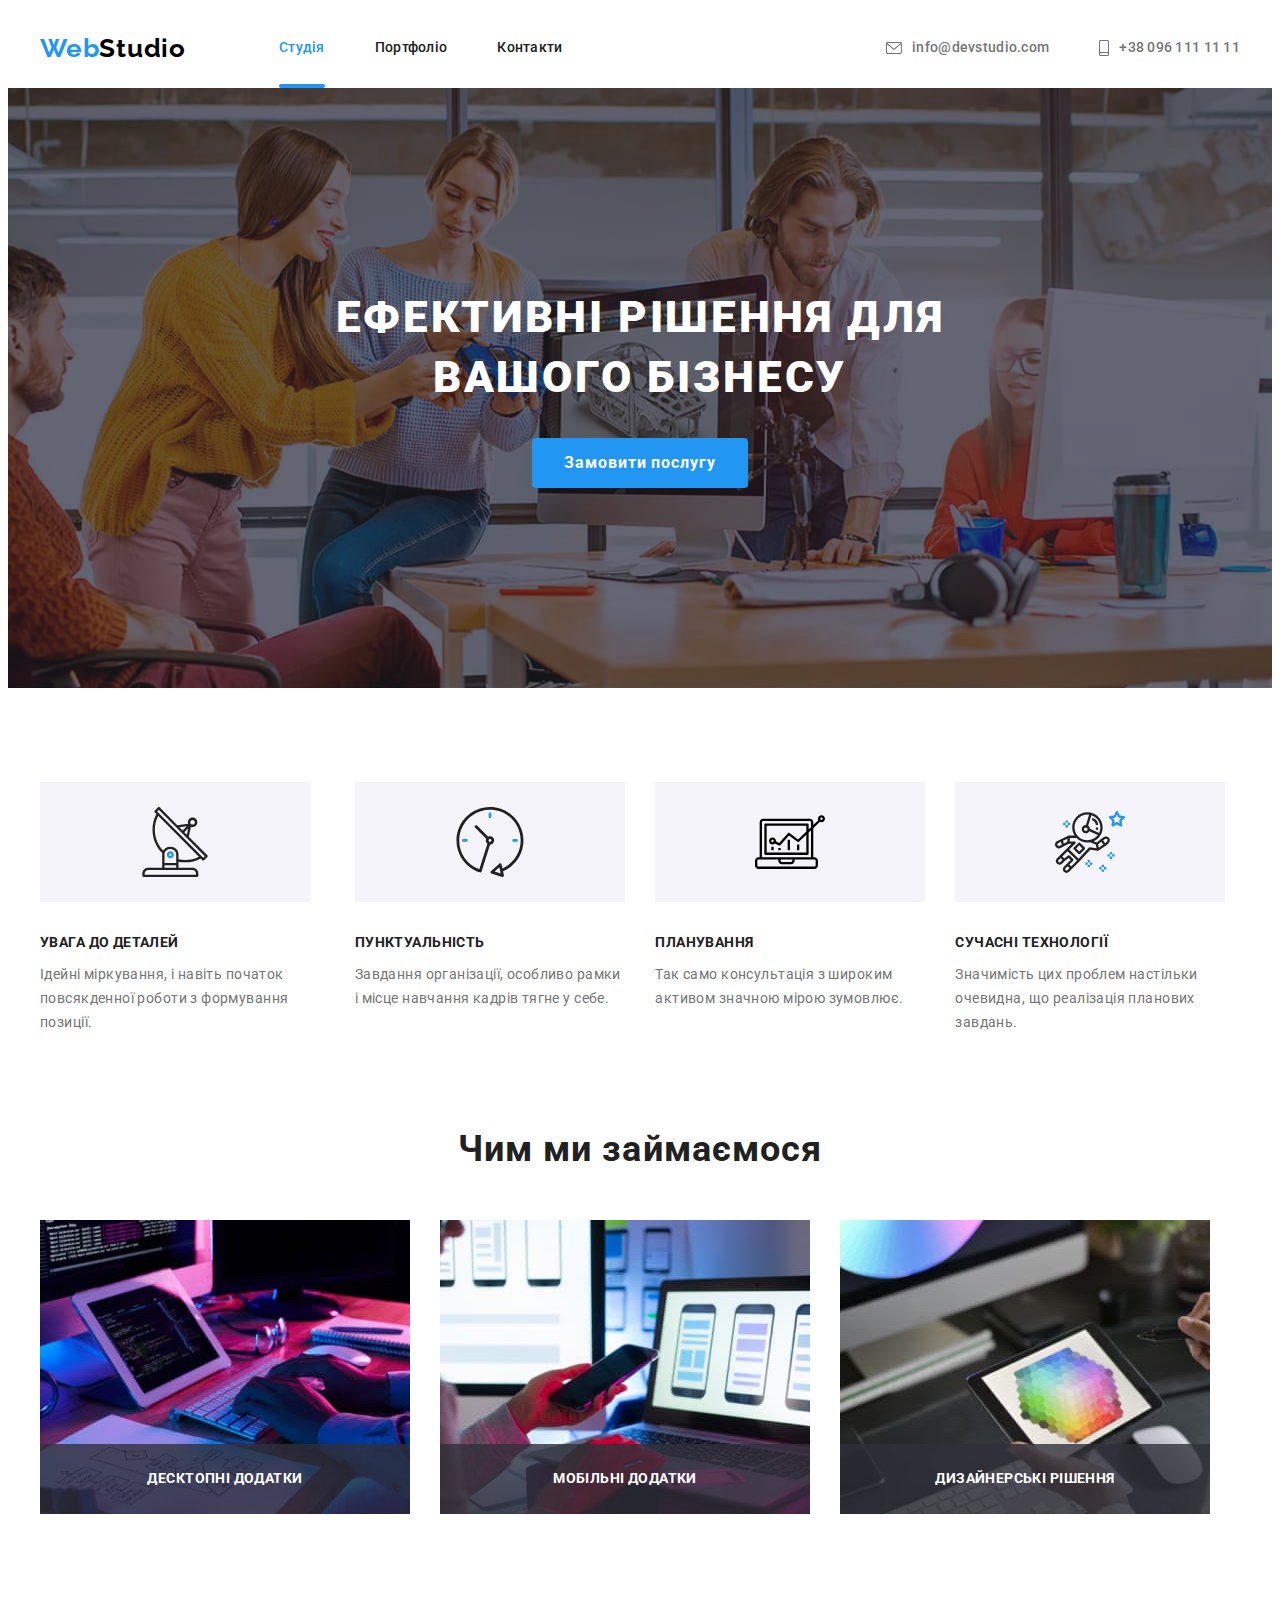
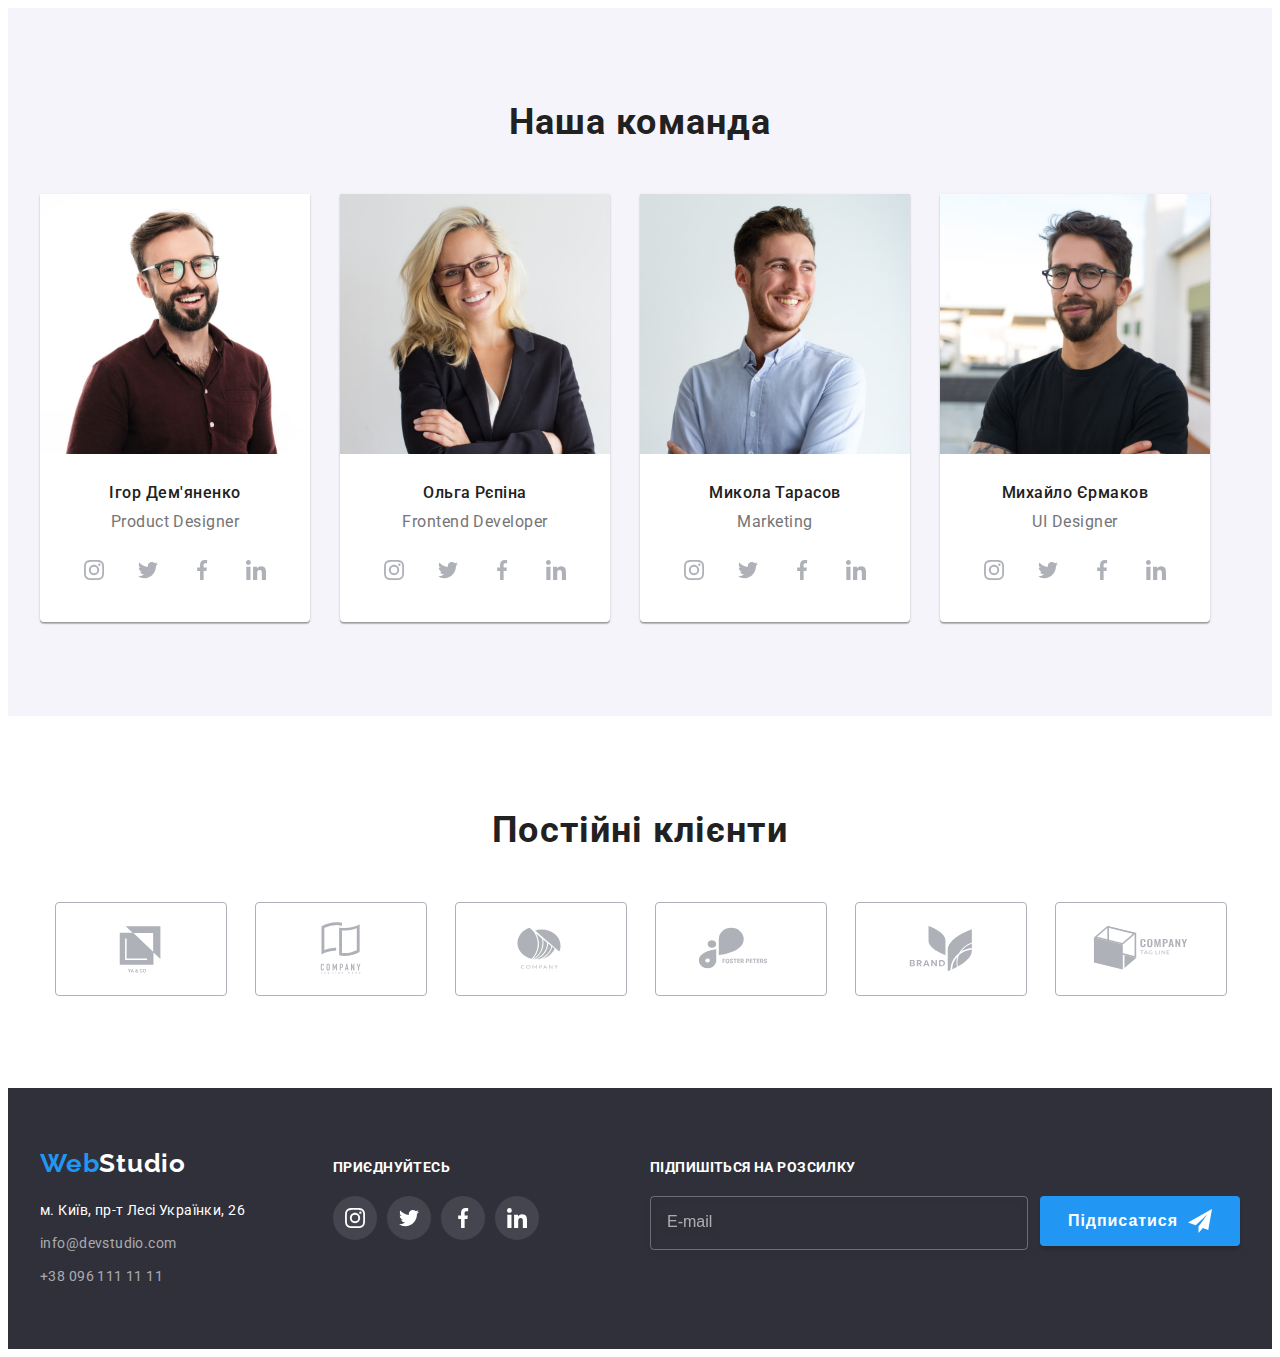
==== index.html @ d059f456 "test" ====
<!DOCTYPE html>
<html lang="uk">
  <head>
    <meta charset="UTF-8" />
    <meta http-equiv="X-UA-Compatible" content="IE=edge" />
    <meta name="viewport" content="width=device-width, initial-scale=1.0" />
    <title>Web Studio</title>
    <link rel="preconnect" href="https://fonts.googleapis.com" />
    <link rel="preconnect" href="https://fonts.gstatic.com" crossorigin />
    <link
      href="https://fonts.googleapis.com/css2?family=Raleway:wght@700&family=Roboto:wght@400;500;700;900&display=swap"
      rel="stylesheet"
    />
    <link
      rel="stylesheet"
      href="https://cdnjs.cloudflare.com/ajax/libs/modern-normalize/1.1.0/modern-normalize.min.css"
      integrity="sha512-wpPYUAdjBVSE4KJnH1VR1HeZfpl1ub8YT/NKx4PuQ5NmX2tKuGu6U/JRp5y+Y8XG2tV+wKQpNHVUX03MfMFn9Q=="
      crossorigin="anonymous"
      referrerpolicy="no-referrer"
    />
    <link
      rel="stylesheet"
      href="https://cdnjs.cloudflare.com/ajax/libs/animate.css/4.1.1/animate.min.css"
    />
    <link href="https://unpkg.com/aos@2.3.1/dist/aos.css" rel="stylesheet" />
    <link rel="stylesheet" href="./css/style.css" />
  </head>
  <body>
    <!--шапка сайту -->
    <header class="top">
      <div class="container">
        <a class="top-logo" href="#" lang="en"
          ><span class="logo-color">Web</span>Studio</a
        >
        <nav class="navigation">
          <ul class="nav-site list">
            <li class="navigation-item">
              <a class="link current" href="./index.html">Студія</a>
            </li>
            <li class="navigation-item">
              <a class="link" href="./portfolio.html">Портфоліо</a>
            </li>
            <li class="navigation-item">
              <a class="link" href="#">Контакти</a>
            </li>
          </ul>
        </nav>
        <ul class="nav-contacts list">
          <li class="contacts-item">
            <a class="link-contacts" href="mailto:info@devstudio.com"
              ><svg class="contacts-userpic" width="16" height="12">
                <use href="./images/icons.svg#icon-letter"></use>
              </svg>
              info@devstudio.com
            </a>
          </li>

          <li class="contacts-item">
            <a class="link-contacts" href="tel:+380961111111">
              <svg class="contacts-userpic" width="10" height="16">
                <use href="./images/icons.svg#icon-smartphone"></use>
              </svg>
              +38 096 111 11 11
            </a>
          </li>
        </ul>
      </div>
    </header>
    <main>
      <!-- головне -->
      <section class="hero">
        <div class="container">
          <h1 class="hero-title animate__animated animate__slideInDown">
            Ефективні рішення для<br />
            вашого бізнесу
          </h1>
          <button class="hero-button" type="button" data-modal-open>
            Замовити послугу
          </button>
        </div>
      </section>
      <!-- переваги -->
      <section class="section">
        <div class="container">
          <h2 hidden class="visually-hidden">Переваги</h2>

          <ul class="features-list list">
            <li class="features-item">
              <div class="feature-icons">
                <svg width="70" height="70">
                  <use href="./images/icons.svg#icon-antenna"></use>
                </svg>
              </div>
              <h3 class="features-title">УВАГА ДО ДЕТАЛЕЙ</h3>
              <p class="features-text">
                Ідейні міркування, і навіть початок повсякденної роботи з
                формування позиції.
              </p>
            </li>
            <li class="features-item">
              <div class="feature-icons">
                <svg width="70" height="70">
                  <use href="./images/icons.svg#icon-clock"></use>
                </svg>
              </div>
              <h3 class="features-title">ПУНКТУАЛЬНІСТЬ</h3>
              <p class="features-text">
                Завдання організації, особливо рамки і місце навчання кадрів
                тягне у себе.
              </p>
            </li>
            <li class="features-item">
              <div class="feature-icons">
                <svg width="70" height="70">
                  <use href="./images/icons.svg#icon-diagram"></use>
                </svg>
              </div>
              <h3 class="features-title">ПЛАНУВАННЯ</h3>
              <p class="features-text">
                Так само консультація з широким активом значною мірою зумовлює.
              </p>
            </li>
            <li class="features-item">
              <div class="feature-icons">
                <svg width="70" height="70">
                  <use href="./images/icons.svg#icon-astronaut"></use>
                </svg>
              </div>
              <h3 class="features-title">СУЧАСНІ ТЕХНОЛОГІЇ</h3>
              <p class="features-text">
                Значимість цих проблем настільки очевидна, що реалізація
                планових завдань.
              </p>
            </li>
          </ul>
        </div>
      </section>
      <!-- чим ми займаємось -->
      <section class="section action">
        <div class="container">
          <h2 class="action-title">Чим ми займаємося</h2>
          <ul class="action-list list">
            <li class="action-item">
              <img
                src="./images/what_we_do1.jpg"
                alt="людина друкує на клавіатурі"
                width="370"
              />
              <p class="action-text">Десктопні додатки</p>
            </li>
            <li class="action-item">
              <img
                src="./images/what_we_do2.jpg"
                alt="людина тримає телефон"
                width="370"
              />
              <p class="action-text">Мобільні додатки</p>
            </li>
            <li class="action-item">
              <img
                src="./images/what_we_do3.jpg"
                alt="людина трима планшет"
                width="370"
              />
              <p class="action-text">Дизайнерські рішення</p>
            </li>
          </ul>
        </div>
      </section>
      <!-- наша команда -->
      <section class="section-team team">
        <div class="container">
          <h2 class="team-title">Наша команда</h2>
          <ul class="team-list list">
            <li class="team-item">
              <img
                class="team-img"
                src="./images/team1.jpg"
                alt="Ігор Дем'яненко"
                width="270"
              />
              <div class="team-wrap">
                <h3 class="team-uptitle">Ігор Дем'яненко</h3>
                <p class="team-text" lang="en">Product Designer</p>
                <ul class="team-list-icon">
                  <li class="team-item-icon">
                    <a class="team-soc-link" href="">
                      <svg class="team-soc-icon" width="20" height="20">
                        <use href="./images/icons.svg#icon-instagram"></use>
                      </svg>
                    </a>
                  </li>
                  <li class="team-item-icon">
                    <a class="team-soc-link" href="">
                      <svg class="team-soc-icon" width="20" height="20">
                        <use href="./images/icons.svg#icon-twitter"></use>
                      </svg>
                    </a>
                  </li>
                  <li class="team-item-icon">
                    <a class="team-soc-link" href="">
                      <svg class="team-soc-icon" width="20" height="20">
                        <use href="./images/icons.svg#icon-facebook"></use>
                      </svg>
                    </a>
                  </li>
                  <li class="team-item-icon">
                    <a class="team-soc-link" href="">
                      <svg class="team-soc-icon" width="20" height="20">
                        <use href="./images/icons.svg#icon-linkedin"></use>
                      </svg>
                    </a>
                  </li>
                </ul>
              </div>
            </li>
            <li class="team-item">
              <img
                class="team-img"
                src="./images/team2.jpg"
                alt="Ольга Рєпіна"
                width="270"
              />
              <div class="team-wrap">
                <h3 class="team-uptitle">Ольга Рєпіна</h3>
                <p class="team-text" lang="en">Frontend Developer</p>
                <ul class="team-list-icon">
                  <li class="team-item-icon">
                    <a class="team-soc-link" href="">
                      <svg class="team-soc-icon" width="20" height="20">
                        <use href="./images/icons.svg#icon-instagram"></use>
                      </svg>
                    </a>
                  </li>
                  <li class="team-item-icon">
                    <a class="team-soc-link" href="">
                      <svg class="team-soc-icon" width="20" height="20">
                        <use href="./images/icons.svg#icon-twitter"></use>
                      </svg>
                    </a>
                  </li>
                  <li class="team-item-icon">
                    <a class="team-soc-link" href="">
                      <svg class="team-soc-icon" width="20" height="20">
                        <use href="./images/icons.svg#icon-facebook"></use>
                      </svg>
                    </a>
                  </li>
                  <li class="team-item-icon">
                    <a class="team-soc-link" href="">
                      <svg class="team-soc-icon" width="20" height="20">
                        <use href="./images/icons.svg#icon-linkedin"></use>
                      </svg>
                    </a>
                  </li>
                </ul>
              </div>
            </li>
            <li class="team-item">
              <img
                class="team-img"
                src="./images/team3.jpg"
                alt="Микола Тарасов"
                width="270"
              />
              <div class="team-wrap">
                <h3 class="team-uptitle">Микола Тарасов</h3>
                <p class="team-text" lang="en">Marketing</p>
                <ul class="team-list-icon">
                  <li class="team-item-icon">
                    <a class="team-soc-link" href="">
                      <svg class="team-soc-icon" width="20" height="20">
                        <use href="./images/icons.svg#icon-instagram"></use>
                      </svg>
                    </a>
                  </li>
                  <li class="team-item-icon">
                    <a class="team-soc-link" href="">
                      <svg class="team-soc-icon" width="20" height="20">
                        <use href="./images/icons.svg#icon-twitter"></use>
                      </svg>
                    </a>
                  </li>
                  <li class="team-item-icon">
                    <a class="team-soc-link" href="">
                      <svg class="team-soc-icon" width="20" height="20">
                        <use href="./images/icons.svg#icon-facebook"></use>
                      </svg>
                    </a>
                  </li>
                  <li class="team-item-icon">
                    <a class="team-soc-link" href="">
                      <svg class="team-soc-icon" width="20" height="20">
                        <use href="./images/icons.svg#icon-linkedin"></use>
                      </svg>
                    </a>
                  </li>
                </ul>
              </div>
            </li>
            <li class="team-item">
              <img
                class="team-img"
                src="./images/team4.jpg"
                alt="Михайло Єрмаков"
                width="270"
              />
              <div class="team-wrap">
                <h3 class="team-uptitle">Михайло Єрмаков</h3>
                <p class="team-text" lang="en">UI Designer</p>
                <ul class="team-list-icon">
                  <li class="team-item-icon">
                    <a class="team-soc-link" href="">
                      <svg class="team-soc-icon" width="20" height="20">
                        <use href="./images/icons.svg#icon-instagram"></use>
                      </svg>
                    </a>
                  </li>
                  <li class="team-item-icon">
                    <a class="team-soc-link" href="">
                      <svg class="team-soc-icon" width="20" height="20">
                        <use href="./images/icons.svg#icon-twitter"></use>
                      </svg>
                    </a>
                  </li>
                  <li class="team-item-icon">
                    <a class="team-soc-link" href="">
                      <svg class="team-soc-icon" width="20" height="20">
                        <use href="./images/icons.svg#icon-facebook"></use>
                      </svg>
                    </a>
                  </li>
                  <li class="team-item-icon">
                    <a class="team-soc-link" href="">
                      <svg class="team-soc-icon" width="20" height="20">
                        <use href="./images/icons.svg#icon-linkedin"></use>
                      </svg>
                    </a>
                  </li>
                </ul>
              </div>
            </li>
          </ul>
        </div>
      </section>
      <!-- наші клієнти -->
      <section class="section">
        <div class="container">
          <h2 class="client-title">Постійні клієнти</h2>
          <ul class="client-list">
            <li class="client-item">
              <a class="client-link" href="">
                <svg class="client-icon" width="106" height="60">
                  <use href="./images/icons.svg#icon-Logo1"></use>
                </svg>
              </a>
            </li>
            <li class="client-item">
              <a class="client-link" href="">
                <svg class="client-icon" width="106" height="60">
                  <use href="./images/icons.svg#icon-Logo2"></use>
                </svg>
              </a>
            </li>
            <li class="client-item">
              <a class="client-link" href="">
                <svg class="client-icon" width="106" height="60">
                  <use href="./images/icons.svg#icon-Logo3"></use>
                </svg>
              </a>
            </li>
            <li class="client-item">
              <a class="client-link" href="">
                <svg class="client-icon" width="106" height="60">
                  <use href="./images/icons.svg#icon-Logo4"></use>
                </svg>
              </a>
            </li>
            <li class="client-item">
              <a class="client-link" href="">
                <svg class="client-icon" width="106" height="60">
                  <use href="./images/icons.svg#icon-Logo5"></use>
                </svg>
              </a>
            </li>
            <li class="client-item">
              <a class="client-link" href="">
                <svg class="client-icon" width="106" height="60">
                  <use href="./images/icons.svg#icon-Logo6"></use>
                </svg>
              </a>
            </li>
          </ul>
        </div>
      </section>
    </main>
    <!-- підвал сайту -->
    <footer class="footer">
      <div class="container footer-wrap">
        <div class="address-content">
          <a class="footer-logo" href="#" lang="en"
            ><span class="logo-color">Web</span>Studio</a
          >
          <address class="address">
            <ul class="list">
              <li class="address-list">
                <a
                  class="address-map"
                  href="https://goo.gl/maps/hzjMdgmoTVDKXvQg8"
                  target="_blank"
                  rel="noopener noreferrer"
                  >м. Київ, пр-т Лесі Українки, 26</a
                >
              </li>
              <li class="address-list">
                <a class="footer-contacts link" href="mailto:info@devstudio.com"
                  >info@devstudio.com</a
                >
              </li>
              <li class="address-list">
                <a class="footer-contacts link" href="tel:+380961111111">
                  +38 096 111 11 11
                </a>
              </li>
            </ul>
          </address>
        </div>
        <div class="soc-content">
          <p class="footer-soc-title">приєднуйтесь</p>
          <ul class="footer-soc-list">
            <li class="footer-soc-item">
              <a class="footer-soc-link" href="">
                <svg class="footer-soc-icon" width="20" height="20">
                  <use href="./images/icons.svg#icon-instagram"></use>
                </svg>
              </a>
            </li>
            <li class="footer-soc-item">
              <a class="footer-soc-link" href="">
                <svg class="footer-soc-icon" width="20" height="20">
                  <use href="./images/icons.svg#icon-twitter"></use>
                </svg>
              </a>
            </li>
            <li class="footer-soc-item">
              <a class="footer-soc-link" href="">
                <svg class="footer-soc-icon" width="20" height="20">
                  <use href="./images/icons.svg#icon-facebook"></use>
                </svg>
              </a>
            </li>
            <li class="footer-soc-item">
              <a class="footer-soc-link" href="">
                <svg class="footer-soc-icon" width="20" height="20">
                  <use href="./images/icons.svg#icon-linkedin"></use>
                </svg>
              </a>
            </li>
          </ul>
        </div>
        <div class="subscribe">
          <p class="subscribe-uptitle">Підпишіться на розсилку</p>
          <form class="subscribe-form" action="#" autocomplete="on">
                <input
                  class="subscribe-input"
                  type="email"
                  name="email"
                  placeholder="E-mail"
                  required
                  aria-label="Email"
                />
              <button
                class="subscribe-button"
                type="submit"
               
              >
                Підписатися
                <svg class="subscribe-icon" width="24" height="24">
                  <use
                    href="./images/icons.svg#icon-send"
                  ></use>
                </svg>
              </button>
            </div>
          </form>
        </div>
     
        <!-- <ul class="mail-list">
              <li>
                <input
                  type="email"
                  class="mail-input"
                  name="mail"
                  placeholder="E-mail"
                />
              </li>
              <li>
                <button class="mail-button" type="submit">
                  <span class="mail-button-text">Підписатися</span>
                  <svg class="mail-button-icon" width="24" height="24">
                    <use href="./images/icons.svg#icon-send"></use>
                  </svg>
                </button>
              </li>
            </ul> -->
      </div>
    </footer>
    <!-- модальне вікно -->
    <div class="backdrop is-hidden" data-modal>
      <div class="modal">
        <button type="button" class="modal-btn-close" data-modal-close>
          <svg class="close-icon" width="18" height="18">
            <use href="./images/icons.svg#icon-close"></use>
          </svg>
        </button>
        <p class="modal-uptitle">Залиште свої дані, ми вам передзвонимо</p>
        <form class="modal-form" action="#">
          <label class="modal-label" for="user-name">Ім'я</label>
          <div class="modal-input-wrapper">
            <input
              class="modal-input"
              type="text"
              name="user-name"
              id="user-name"
              required
            />
            <svg class="modal-icon" width="18" height="18">
              <use href="./images/icons.svg#icon-person-form"></use>
            </svg>
          </div>

          <label class="modal-label" for="user-phone"> Телефон</label>
          <div class="modal-input-wrapper">
            <input
              class="modal-input"
              type="tel"
              name="user-tel"
              id="user-phone"
              required
            />
            <svg class="modal-icon" width="18" height="18">
              <use href="./images/icons.svg#icon-phone-form"></use>
            </svg>
          </div>

          <label class="modal-label" for="user-mail"> Пошта</label>
          <div class="modal-input-wrapper">
            <input
              class="modal-input"
              type="email"
              name="user-mail"
              id="user-mail"
              required
            />
            <svg class="modal-icon" width="18" height="18">
              <use href="./images/icons.svg#icon-email-form"></use>
            </svg>
          </div>

          <label class="modal-label" for="user-message"> Коментар</label>
          <textarea
            class="modal-message"
            name="user-message"
            id="user-message"
            placeholder="Введіть текст"
          ></textarea>

          <div class="checkbox-wrapper">
            <label class="checkbox-label">
              <input
                class="checkbox-input visually-hidden"
                type="checkbox"
                name="user-check"
                required
              />
              <span class="custom-icon">
                <svg class="checkbox-icon" width="14" height="14">
                  <use href="./images/icons.svg#icon-check"></use>
                </svg>
              </span>

              <span class="checkbox-text"
                >Погоджуюся з розсилкою та приймаю</span
              >
              <a class="text-link" href="#">Умови договору</a>
            </label>
          </div>

          <button class="modal-btn-submit" type="submit">Відправити</button>
        </form>
      </div>
    </div>
    <script src="https://unpkg.com/aos@2.3.1/dist/aos.js"></script>
    <script>
      AOS.init();
    </script>
    <script src="./js/modal.js"></script>
  </body>
</html>
---- css/style.css ----
body {
    background-color: var(--white-color);
    font-family:  'Roboto', sans-serif;
}
h1, 
h2, 
h3, 
h4, 
h5, 
h6,
p {
   margin: 0;
}
ul {
   margin: 0;
   padding-left: 0;
}
li {
   list-style: none;
}
img {
   display: block;
   max-width: 100%;
   height: auto;
}
a {
   text-decoration: none;
}
button {
   cursor: pointer;
}

 :root {
    --title-color: #212121;
    --accent-color: #2196F3;
    --text-color: #757575;
    --white-color: #FFFFFF;
    --black-color: #000000;
    --section-background-color: #F5F4FA;
    --btn-background-color: #F5F4FA;
    --hero-footer-background:#2F303A;
    --border-line-portfolio: #EEEEEE;
    --soc-icon-color: #AFB1B8;
    --cubic: cubic-bezier(0.4, 0, 0.2, 1);
   
 }
/* HEADER*/
.container {
   width: 1200px;
   margin: 0 auto;
   padding-left: 15px;
   padding-right: 15px;
   outline: none;
}

.top > .container {
   display: flex;
   align-items: center;
   
 }
 .container > .top-logo {
    font-family: 'Raleway', sans-serif;
    color: var(--black-color);
    font-weight: 700;
    font-size: 26px;
    line-height: 1.19;
    letter-spacing: 0.03em;
    text-decoration: none;
    margin-right: 93px;    
 }

 .logo-color {
     color: var(--accent-color);
     font-family: 'Raleway', sans-serif;
 }
 /* navigation */
 .nav-site {
   display: flex;
 } 
 .nav-site .navigation-item:not(:last-child),
 .nav-contacts .contacts-item:not(:last-child) {
   margin-right: 50px;
 }
 .nav-contacts {
   display: flex;
   margin-left: auto;
 }
 .navigation-item > .link,
 .link-contacts {
   display: block;
   padding-top: 32px;
   padding-bottom: 32px;
 }
  .link {
     color: var(--title-color);
     font-weight: 500;
     font-size: 14px;
     line-height: 1.14;
     letter-spacing: 0.02em;
     text-decoration: none;
     transition: color 250ms cubic-bezier(0.4, 0, 0.2, 1);
     
  }
.link:hover,
.link:focus {
    color: var(--accent-color);  
    cursor: pointer;
   
}
.link-contacts {
    color: var(--text-color);
    font-weight: 500;
    font-size: 14px;
    line-height: 1.14;
    letter-spacing: 0.02em;
   transition: color 250ms cubic-bezier(0.4, 0, 0.2, 1);
}
.link-contacts:hover,
.link-contacts:focus {
   color: var(--accent-color);
   cursor: pointer;
}
 .list {
    list-style: none;
    text-decoration: none;
 }
  .link-contacts {
   display: flex;
   align-items: center;
   gap: 10px;
   color: var(--text-color);
  }
  .contacts-userpic {
   fill: currentColor;
  }


 
 .nav-site .current {
    color: var(--accent-color)
 }
 .navigation-item {
   position: relative;
 }
 .current::after {
   position: absolute;
   bottom: 0;
   content: '';
   display: block;
   height: 4px;
   width: 100%;
   border-radius: 2px;
   background: var(--accent-color);
      
 }
 /* HERO */
 section.hero {
    background-color: var(--hero-footer-background);
   background-image: linear-gradient(rgba(47, 48, 58, 0.4),
            rgba(47, 48, 58, 0.4)),
         url(../images/bcg-img.jpg);
    background-repeat: no-repeat;
    background-position: center;
    margin: 0 auto;
    max-width: 1600px;
 }
 .hero {
   padding-top: 200px;
   padding-bottom: 200px; 
 }
 .hero-title {
    text-align: center;
    font-weight: 900;
    font-size: 44px;
    line-height: 1.36;
    letter-spacing: 0.06em;
    text-transform: uppercase;
    color: var(--white-color);
    margin-bottom: 30px;
   
 }
 .hero-button {
    display: block;
    margin: 0 auto;
    font-family: 'Roboto', sans-serif;
    font-weight: 700;
    font-size: 16px;
    line-height: 1.88;
    letter-spacing: 0.06em;
    color: var(--white-color);
    background-color: var(--accent-color);
    border: none;
    cursor: pointer;
    border-radius: 4px;
    padding: 10px 32px;
    outline: none;
    transition: color 350ms var(--cubic), background-color 350ms var(--cubic);
    
 }
 .hero-button:hover,
 .hero-button:focus {
   box-shadow: 0px 4px 4px rgb(0 0 0 / 15%);
   
   
 }
 .hero-button:active {
   transform: translateY(5px) translateX(2px);
   box-shadow: 2px 4px 0 transparent;
 }

 /* FEATURES */
.section {
   padding-top: 94px;
   padding-bottom: 94px;
 }





 .features-group-list {
   display: flex;
   justify-content: space-between;
   gap: 30px;
   margin-bottom: 30px;
 }
 
 .feature-icons {
   display: flex;
   align-items: center;
   justify-content: center;
   width: 270px;
   height: 120px;
   background-color: var(--btn-background-color);
  margin-bottom: 30px;
 }
 .features-list {
   display: flex;
   gap: 30px;
 }

 .features-title {
    font-weight: 700;
    font-size: 14px;
    line-height: 1.5;
    letter-spacing: 0.03em;
    text-transform: uppercase;
    color: var(--title-color);
    margin-bottom: 10px;
 }
 .features-text {
    font-weight: 400;
    font-size: 14px;
    line-height: 1.71;
    letter-spacing: 0.03em;
    color: var(--text-color);
 }
 /* WHAT WE DO */
 .action {
padding-top: 0;
 }
 .action-title {
   text-align: center;
    font-weight: 700;
    font-size: 36px;
    line-height: 1.16;
    letter-spacing: 0.03em;
    color: var(--title-color);
    margin-bottom: 50px;
 }
 .action-list {
   display: flex;
   gap: 30px;
 }
 .action-item {
   position: relative;
 }
 .action-text {
    position: absolute;
    bottom: 0;
    font-weight: 700;
    font-size: 14px;
    line-height: 1.14;
    letter-spacing: 0.03em;
    text-transform: uppercase;
    width: 370px;
    height: 70px;
    color: var(--white-color);
    background: rgba(47, 48, 58, 0.8);
    display: flex;
    align-items: center;
    justify-content: center;
    
 }
 
 /* OUR TEAM */
 .section-team {
   padding-top: 94px;
   padding-bottom: 94px;
 }
 .team {
    background-color: var(--section-background-color);
 }
 .team-list {
   display: flex;
   gap: 30px;

 }
 .team-item {
    background-color: var(--white-color);
    box-shadow: 0px 1px 3px rgba(0, 0, 0, 0.12), 0px 1px 1px rgba(0, 0, 0, 0.14), 0px 2px 1px rgba(0, 0, 0, 0.2);
    border-radius: 0px 0px 4px 4px;
 }
 .team-title {
    font-weight: 700;
    font-size: 36px;
    line-height: 1.16;
    letter-spacing: 0.03em;
    color: var(--title-color);
    padding-bottom: 50px;
    text-align: center;
 }
 .team-uptitle {
   display: block;
   text-align: center;
    font-weight: 500;
    font-size: 16px;
    line-height: 1.18;
    letter-spacing: 0.03em;
    color: var(--title-color);
    margin-bottom: 10px;
 }
 .team-text {
   display: block;
   text-align: center;
    font-weight: 400;
    font-size: 16px;
    line-height: 1.18;
    letter-spacing: 0.03em;
    color: var(--text-color);
    margin-bottom: 16px;
   
 }
 .team-wrap {
   padding: 30px 0;
 }
 .team-list-icon {
   display: flex; 
   justify-content: center;
   gap: 10px;
   
 }
 .team-item-icon {
   display: inline-block;
   width: 44px;
   height: 44px;
   background-size: contain;
      
 } 

 .team-soc-link:hover,
 .team-soc-link:focus {
   background-color: var(--accent-color);
   color: var(--white-color);
   cursor: pointer;
 }
 .team-soc-link {
   display: flex;
   align-items: center;
   justify-content: center;
   width: 100%;
   height: 100%;
   color: var(--soc-icon-color);
   border-radius: 50%;
   transition: background-color 250ms var(--cubic), color 250ms var(--cubic);
 }

 .team-soc-icon {
   fill: currentColor;
 }
 
 /* CLIENTS */
 .client-title {
   font-weight: 700;
   font-size: 36px;
   line-height: 1.16;
   letter-spacing: 0.03em;
   color: var(--title-color);
   padding-bottom: 50px;
   text-align: center;
 }
 .client-list {
   display: flex;
   gap: 30px;
   justify-content: center;
   
 }
 .client-item {
   width: 170px;
   height: 92px;
   border-radius: 4px;
 }

 .client-link {
   display: flex;
   justify-content: center;
   align-items: center;
   border: 1px solid #AFB1B8;
   color: #AFB1B8;
   border-radius: 4px;
   width: 100%;
   height: 100%;
   transition: color 250ms var(--cubic), border-color 250ms var(--cubic);
 }
 .client-icon {
   fill:currentColor;
   
 }

 .client-link:hover,
 .client-link:focus {
    border-color: var(--accent-color);
    color: var(--accent-color);
 }

 .client-icon:hover {
    fill: var(--accent-color);  
      
 }


 /* FOOTER */
 .footer {
    background-color: var(--hero-footer-background);
 }
 .footer > .container {
   padding-top: 60px;
   padding-bottom: 60px;
   margin: 0 auto;
 }
 .footer-logo {
   display: block;
   margin-bottom: 20px;
 }
 .footer-logo {
   font-family: 'Raleway', sans-serif;
   color: var(--white-color);
   font-weight: 700;
   font-size: 26px;
   line-height: 1.2;
   letter-spacing: 0.03em;
   text-decoration: none;
 }
.address-list > a {
    text-decoration: none;
    font-weight: 400;
    font-style: normal;
    font-size: 14px;
    line-height: 1.71;
    letter-spacing: 0.03em;
    
}
.address-list:not(:last-child)
 {
   display: block;
   margin-bottom: 9px;
}
.address-map {
    color: var(--white-color);
}

.footer-contacts {
   color: rgba(255, 255, 255, 0.6);
}
.footer-wrap {
   display: flex;
   align-items: baseline;
   justify-content: space-between;
}
.soc-content {
   margin-right: 93px;
}
.footer-soc-title {
   display: block;
   font-weight: 700;
   font-size: 14px;
   line-height: 1.14;
   letter-spacing: 0.03em;
   text-transform: uppercase;
   color: var(--white-color);
   margin-bottom: 20px;
  
}
.footer-soc-list {
   display: flex;
   justify-content: center;
   gap: 10px;
}
.footer-soc-item {
   width: 44px;
   height: 44px;
  

}
.footer-soc-link:hover,
.footer-soc-link:focus {
   background-color: var(--accent-color);
}
.footer-soc-link {
   display: flex;
   align-items: center;
   justify-content: center;
   width: 100%;
   height: 100%;
   background: rgba(255, 255, 255, 0.1);
   color: var(--white-color);
   border-radius: 50%;
   transition: background-color 250ms var(--cubic);
}
.footer-soc-icon {
   color: currentColor;
}
.footer-soc-icon {
   fill: var(--white-color);
}
.address-content {
   margin-right: 70px;
}

.title-newsletter {
   font-weight: 700;
   font-size: 14px;
   line-height: 1.14;
   text-transform: uppercase;
   color: var(--white-color);
   margin-bottom: 20px; 
}
.subscribe-form {
   display: flex;
   gap: 12px;
   justify-content: flex-end;
}
.subscribe-uptitle {
   font-weight: 700;
   font-size: 14px;
   line-height: 1.14;
   letter-spacing: 0.03em;
   text-transform: uppercase;
   color: var(--white-color);
   margin-bottom: 20px;
}

.subscribe-label {
   display: block;
}
.subscribe-input {
   width: 358px;
   height: 50px;
   background-color: transparent;
   border: 1px solid rgba(255, 255, 255, 0.3);
   filter: drop-shadow(0px 4px 4px rgba(0, 0, 0, 0.15));
   border-radius: 4px;
   outline: transparent;
   padding-left: 16px;
   color: rgba(255, 255, 255, 0.6);
}

.subscribe-input::placeholder {
   font-size: 16px;
   line-height: 1.25;
   color: rgba(255, 255, 255, 0.6);
   
}
.subscribe-button {
   display: flex;
   justify-content: center;
   align-items: center;
   width: 200px;
   height: 50px;
   background-color: var(--accent-color);
   padding: 0;
   border: none;
   box-shadow: 0px 4px 4px rgba(0, 0, 0, 0.15);
   border-radius: 4px;
   outline: transparent;
   font-weight: 700;
   font-size: 16px;
   line-height: 1.87;
   letter-spacing: 0.06em;
   color: var(--white-color);
   transition: transform 250ms var(--cubic);
}
.subscribe-button:active {
 transform: translateY(2px);
 }

   

.subscribe-icon {
  fill: var(--white-color);
   margin-left: 10px;
}

/* PORTFOLIO */

.filter-list {
   display: flex;
   gap: 8px;
   justify-content: center;
   margin-bottom: 50px;
}
 .top-border {
    border-bottom: 1px solid #ECECEC;
 }
.filter-btn {
    font-family: 'Roboto', sans-serif;
    font-weight: 500;
    font-size: 16px;
    line-height: 1.62;
    letter-spacing: 0.03em;
    border: none;
    color: var(--title-color);
    background-color: var(--btn-background-color);
    border-radius: 4px;
    cursor: pointer;
    padding: 6px 22px;
   transition: background-color 250ms var(--cubic), color 250ms var(--cubic), box-shadow 250ms var(--cubic);
   
}
.filter-btn:hover,
.filter-btn:focus {
    background-color: var(--accent-color);
    color: var(--white-color);
   box-shadow: 0px 3px 1px rgba(0, 0, 0, 0.1), 0px 1px 2px rgba(0, 0, 0, 0.08), 0px 2px 2px rgba(0, 0, 0, 0.12);

}
.portfolio-item {
   position: relative;
   transition: box-shadow 250ms var(--cubic);
}
.portfolio-item:hover,
.portfolio-item:focus {
   box-shadow: 0px 1px 1px rgba(0, 0, 0, 0.12), 0px 4px 4px rgba(0, 0, 0, 0.06), 1px 4px 6px rgba(0, 0, 0, 0.16);
}
.portfolio-list {
   display: flex;
   flex-wrap: wrap;
   gap: 30px;
   justify-content: center;
}
.portfolio-description-wrap {
   position: relative;
   overflow: hidden;
   
}
.portfolio-description {
   position: absolute;
   top: 0;
   height: 100%;
   font-weight: 400; 
   font-size: 18px;
   line-height: 1.56;
   letter-spacing: 0.03em;
   color: var(--white-color);
   background: rgba(33, 150, 243, 0.9);
   padding: 63px 24px;
   opacity: 0;
   transform: translateY(100%);
   transition-duration: 250ms;
   transition-timing-function: cubic-bezier(0.2, 0, 0.2, 1);
  
   
  
}
.portfolio-link:hover .portfolio-description {
   opacity: 1;
   transform: translateY(0);
   transition-duration: 250ms;
   transition-timing-function: cubic-bezier(0.2, 0, 0.2, 1);  
  
 
  
}
.portfolio-title {
    font-weight: 700;
    font-size: 18px;
    line-height: 2.0;
    letter-spacing: 0.06em;
    color: var(--title-color);
    margin-bottom: 4px;
    
}
.portfolio-text {
    font-weight: 400;
    font-size: 16px;
    line-height: 1.88;
    letter-spacing: 0.03em;
    color: var(--text-color);
   
}
.portfolio-item {
    background-color: var(--white-color);
   flex-basis: calc((100% - 60px) / 3);
}
.portfolio-link {
    text-decoration: none;

}
.border-wrap {
   border-right: 1px solid var(--border-line-portfolio);
   border-bottom: 1px solid var(--border-line-portfolio);
   border-left: 1px solid var(--border-line-portfolio);
   padding: 20px 0 20px 23px;
  

}

/* MODAL */

 .backdrop {
    position: fixed;
    width: 100%;
    height: 100%;
    top: 0;
    z-index: 1;
    background-color: rgba(47, 48, 58, 0.4);
    transition: opacity 300ms var(--cubic), visibility 250ms var(--cubic);
   
 }

 .modal {
    position: absolute;
    width: 528px;
    min-height: 581px;
    background-color: var(--white-color);
    box-shadow: 0px 1px 3px rgba(0, 0, 0, 0.12), 0px 1px 1px rgba(0, 0, 0, 0.14), 0px 2px 1px rgba(0, 0, 0, 0.2);
    border-radius: 4px;
    top: 50%;
    left: 50%;
    transform: translate(-50%, -50%) scale(1);
    transition: transform 300ms var(--cubic);
    padding: 40px;

 }
  .backdrop.is-hidden>.modal {
   transform: translate(-50%, -50%) scale(0);
   
   
  }

 .is-hidden {
    visibility: hidden;
    opacity: 0;
    pointer-events: none; 
 } 

 .modal-btn-close {
    position: absolute;
    top: 8px;
    right: 8px;
    width: 30px;
    height: 30px;
    display: flex;
    align-items: center;
    justify-content: center;
    background-color: transparent;
    border: 1px solid rgba(0, 0, 0, 0.1);
    border-radius: 50%;
 } 
 .close-icon {
  fill: currentColor;
 }

 .modal-uptitle {
   font-weight: 700;
   font-size: 20px;
   line-height: 1.15;
   text-align: center;
   letter-spacing: 0.03em;
   color: var(--title-color);
   margin-bottom: 12px;
 }
 .modal-label {
   display: block;
   font-weight: 400;
   font-size: 12px;
   line-height: 1.16;
   letter-spacing: 0.01em;
   color: var(--text-color);
   margin-bottom: 4px;
 }
 .modal-input-wrapper {
   position: relative;
   margin-bottom: 10px;
 }
 .modal-input {
   width: 448px;
   height: 40px;
   border: 1px solid rgba(33, 33, 33, 0.2);
   border-radius: 4px;
   outline: transparent;
   padding-left: 42px;
   transition: border-color 250ms var(--cubic);
 }
 .modal-icon {
   position: absolute;
   left: 12px;
   top: 50%;
   transform: translateY(-50%);
   margin-right: 12px;
   transition: fill 250ms var(--cubic);
   
   
 }
 .modal-input:hover,
 .modal-input:focus,
 .modal-input:hover + .modal-icon,
 .modal-input:focus + .modal-icon {
   border-color: var(--accent-color);
   fill: var(--accent-color);
 }

 .modal-message {
   width: 448px;
   height: 120px;
   border: 1px solid rgba(33, 33, 33, 0.2);
   border-radius: 4px;
   margin-bottom: 20px;
   resize: none;
   padding: 12px 16px;
   outline: transparent;
   transition: border-color 250ms var(--cubic);
 }
 .modal-message:hover {
   border-color: var(--accent-color);
 }


.modal-message::placeholder {
   font-weight: 400;
   font-size: 12px;
   line-height: 1.16;
   letter-spacing: 0.01em;
   color: rgba(117, 117, 117, 0.5);
   
}
.custom-icon {
   width: 16px;
   height: 15px;
   display: flex;
   justify-content: center;
   align-items: center;
   border: 2px solid var(--title-color);
   border-radius: 2px;
   outline: transparent;
   margin-right: 7px;

}
.checkbox-wrapper {
   margin-bottom: 30px;
}
.checkbox-label {
   display: flex;
   justify-content: center;
   align-items: center;
   
}
.checkbox-input:checked + .custom-icon{
   border: none;
   border-color: var(--accent-color);
   background-color: var(--accent-color);
   color: var(--white-color);
   fill: currentColor;
}

/* .checkbox-input {
   position: absolute;
   -webkit-appearance: none;
   -moz-appearance: none;
   appearance: none; 
   або через .visually-hidden 
} */
 .checkbox-text {
   text-align: center;
   font-weight: 400;
   font-size: 14px;
   line-height: 2;   
   letter-spacing: 0.03em;
   color: var(--text-color);
   margin-right: 4px;
 }
 .text-link {
   font-weight: 400;
   font-size: 14px;
   line-height: 2;
   letter-spacing: 0.03em;
   text-decoration-line: underline;
   color: var(--accent-color);
 }

 .chekbox-icon {
   background-color: var(--accent-color);
   margin-right: 7px;
 }
  .modal-btn-submit {
     display: block;
     margin: 0 auto;
     width: 200px;
     height: 50px;
     font-weight: 700;
     font-size: 16px;
     line-height: 1.87;
     text-align: center;
     letter-spacing: 0.06em;
     color: var(--white-color);
     background-color: var(--accent-color);
     box-shadow: 0px 4px 4px rgba(0, 0, 0, 0.15);
     border-radius: 4px;
     border: none;
     transition: drop-shadow 250ms var(--cubic), transform 250ms var(--cubic) ;
  }

  .modal-btn-submit:hover,
  .modal-btn-submit:focus {
     filter: drop-shadow(0px 4px 4px rgba(0, 0, 0, 0.25));
     
  }
  .modal-btn-submit:active {
     transform: translateY(2px);
  }
 /* ------visually-hidden ------*/
  .visually-hidden {
     position: absolute;
     width: 1px;
     height: 1px;
     margin: -1px;
     border: 0;
     padding: 0;
     white-space: nowrap;
     clip-path: inset(100%);
     clip: rect(0 0 0 0);
     overflow: hidden;
  }
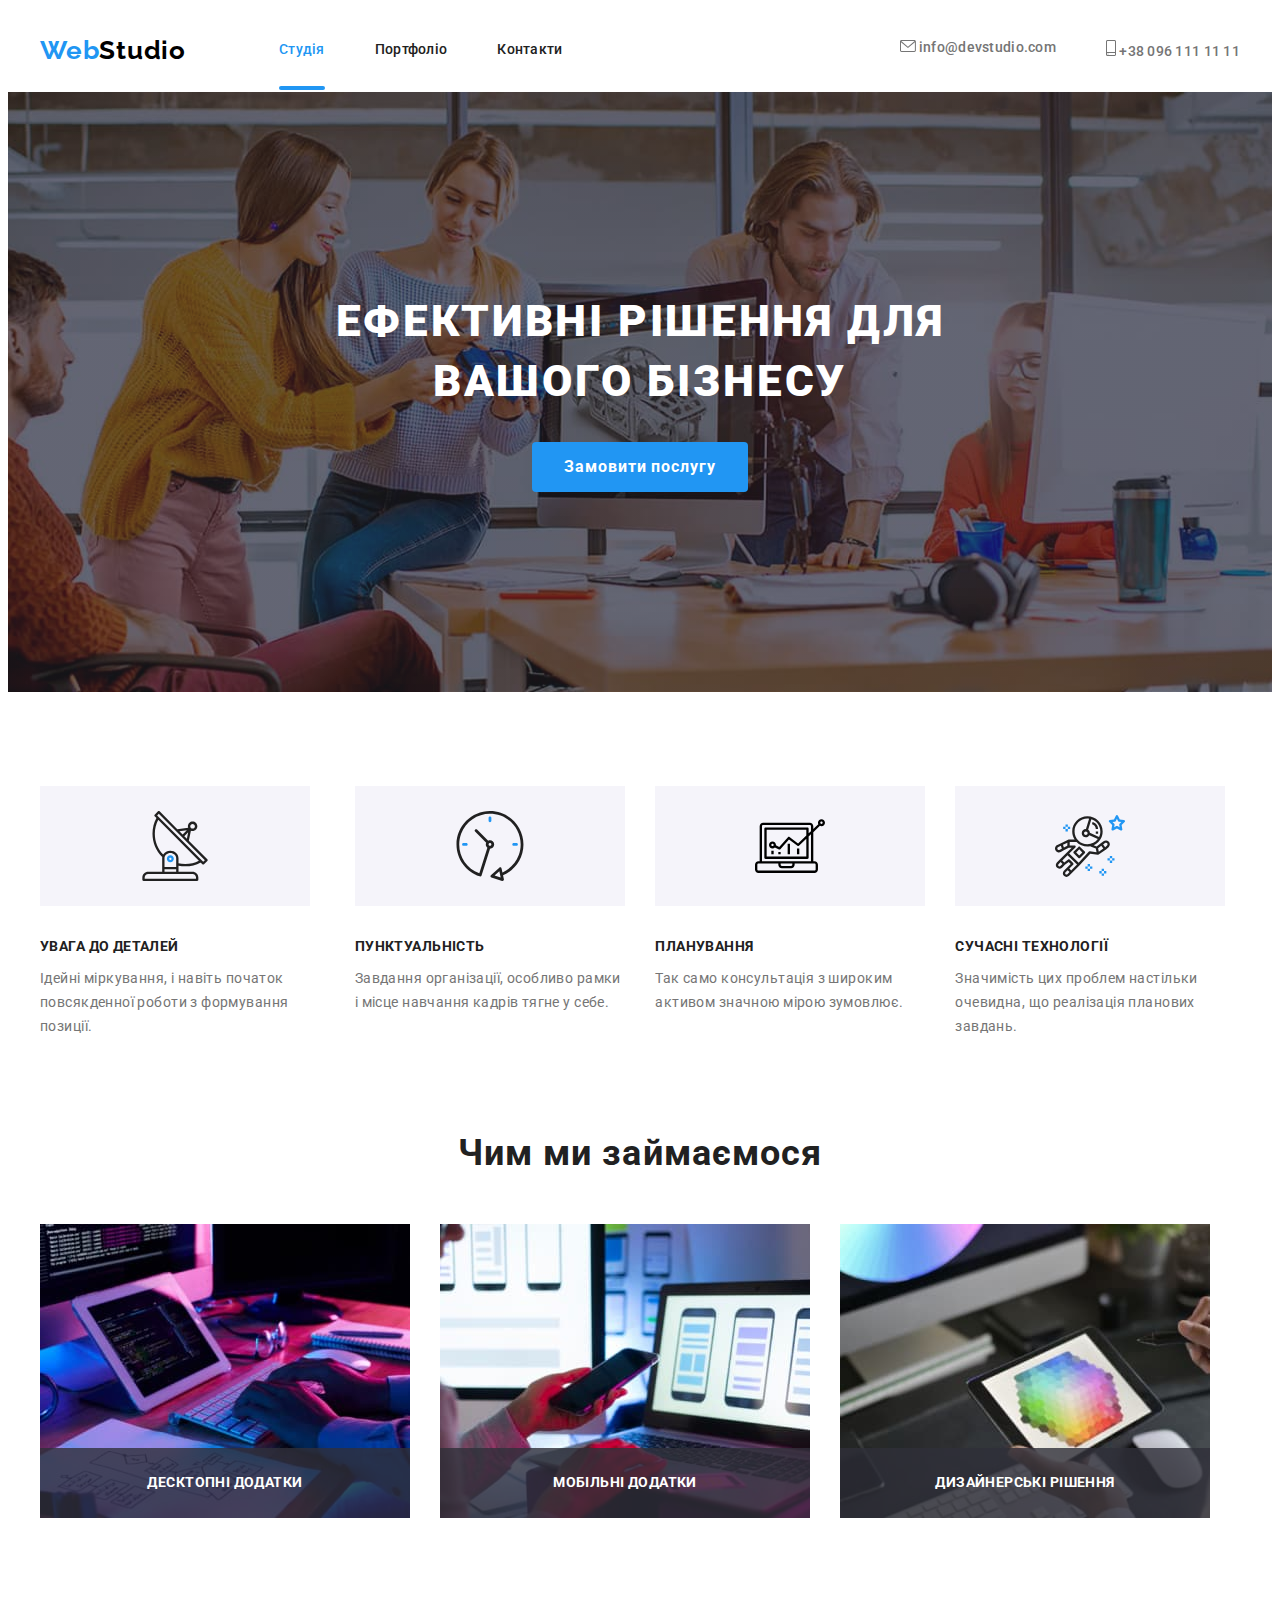
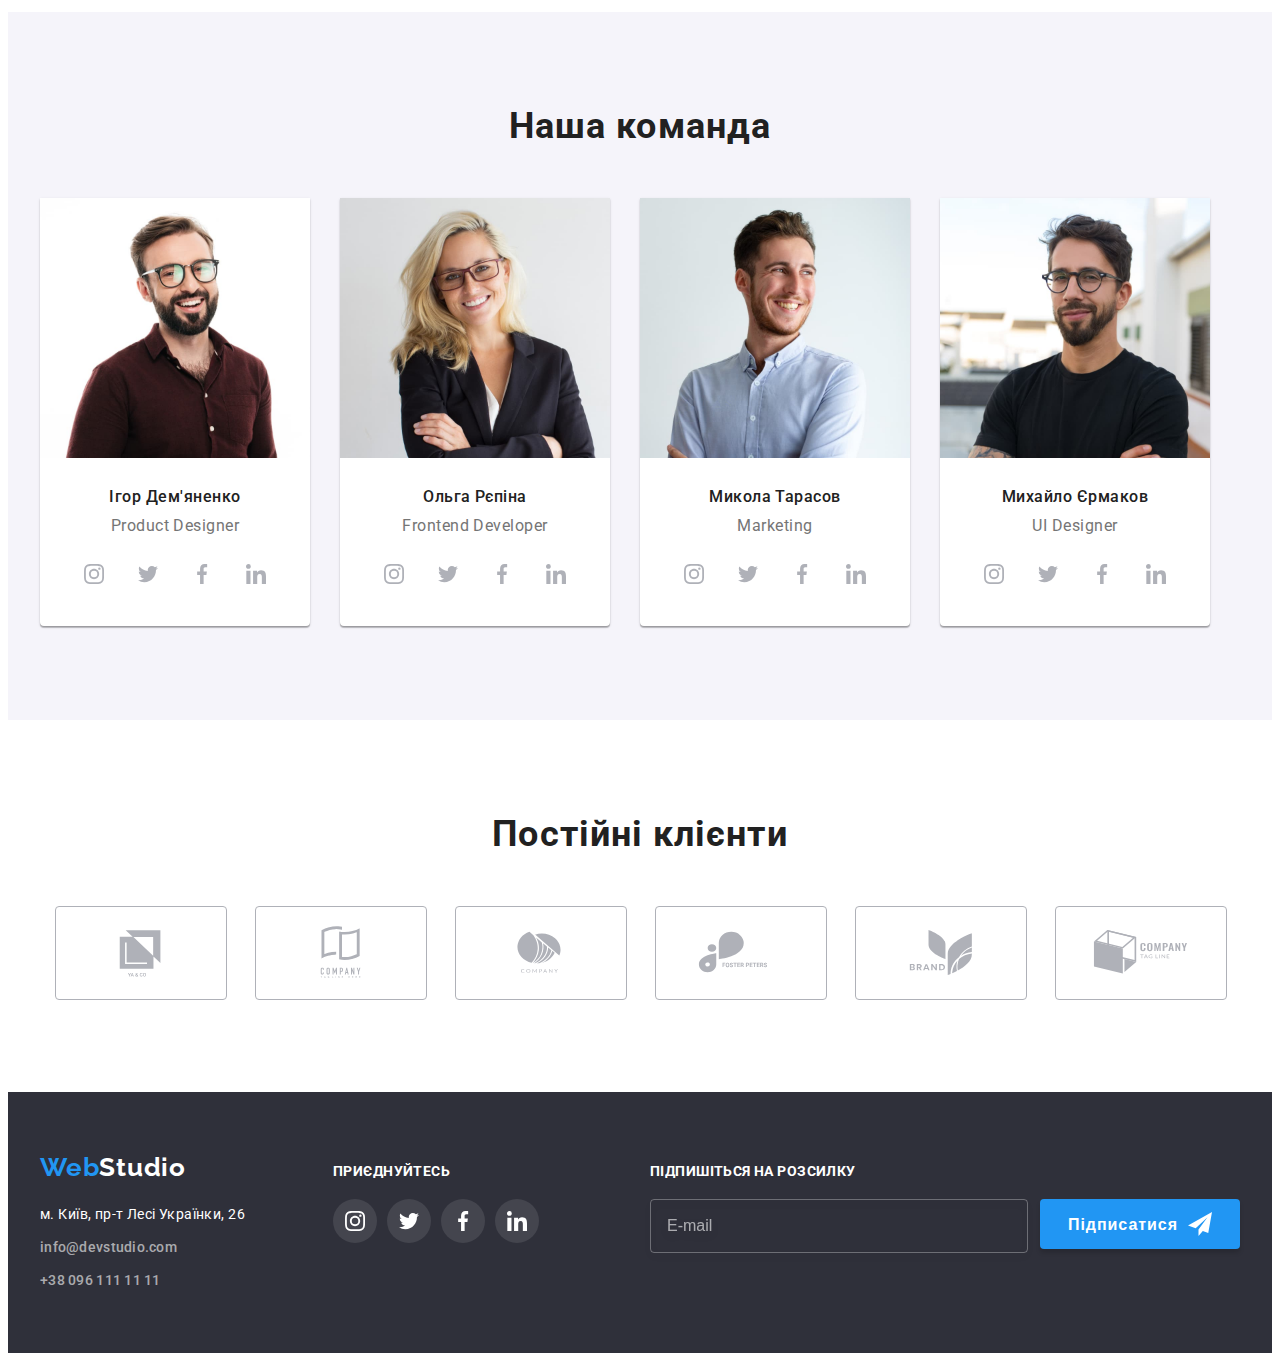
==== commit 5bb914c3: "transfared scss" ====
--- a/index.html
+++ b/index.html
@@ -23,7 +23,8 @@
       href="https://cdnjs.cloudflare.com/ajax/libs/animate.css/4.1.1/animate.min.css"
     />
     <link href="https://unpkg.com/aos@2.3.1/dist/aos.css" rel="stylesheet" />
-    <link rel="stylesheet" href="./css/style.css" />
+   
+     <link rel="stylesheet" href="./css/main.min.css" />
   </head>
   <body>
     <!--шапка сайту -->
@@ -68,7 +69,7 @@
     </header>
     <main>
       <!-- головне -->
-      <section class="hero">
+      <section class="hero hero-bcg">
         <div class="container">
           <h1 class="hero-title animate__animated animate__slideInDown">
             Ефективні рішення для<br />
@@ -168,7 +169,7 @@
         </div>
       </section>
       <!-- наша команда -->
-      <section class="section-team team">
+      <section class="section team">
         <div class="container">
           <h2 class="team-title">Наша команда</h2>
           <ul class="team-list list">
--- a/css/main.min.css
+++ b/css/main.min.css
@@ -0,0 +1 @@
+body{background-color:var(--white-color);font-family:"Roboto",sans-serif}h1,h2,h3,h4,h5,h6,p{margin:0}ul{margin:0;padding-left:0}li{list-style:none}img{display:block;max-width:100%;height:auto}a{text-decoration:none}button{cursor:pointer}:root{--title-color: #212121;--accent-color: #2196F3;--text-color: #757575;--white-color: #FFFFFF;--black-color: #000000;--section-background-color: #F5F4FA;--btn-background-color: #F5F4FA;--hero-footer-background: #2F303A;--border-line-portfolio: #EEEEEE;--soc-icon-color: #AFB1B8;--cubic: cubic-bezier(0.4, 0, 0.2, 1)}.container{width:1200px;margin:0 auto;padding-left:15px;padding-right:15px;outline:none}.container>.top-logo{font-family:"Raleway",sans-serif;color:var(--black-color);font-weight:700;font-size:26px;line-height:1.19;letter-spacing:.03em;text-decoration:none;margin-right:93px}.section{padding-top:94px;padding-bottom:94px}.visually-hidden{position:absolute;width:1px;height:1px;margin:-1px;border:0;padding:0;white-space:nowrap;-webkit-clip-path:inset(100%);clip-path:inset(100%);clip:rect(0 0 0 0);overflow:hidden}.top>.container{display:-webkit-box;display:-ms-flexbox;display:flex;-webkit-box-align:center;-ms-flex-align:center;align-items:center}.logo-color{color:var(--accent-color);font-family:"Raleway",sans-serif}.nav-site{display:-webkit-box;display:-ms-flexbox;display:flex}.nav-site .current{color:var(--accent-color)}.nav-site .navigation-item:not(:last-child){margin-right:50px}.nav-contacts{display:-webkit-box;display:-ms-flexbox;display:flex;margin-left:auto}.nav-contacts .contacts-item:not(:last-child){margin-right:50px}.navigation-item{position:relative}.navigation-item>.link{display:block;padding-top:32px;padding-bottom:32px}.link{color:var(--title-color);font-weight:500;font-size:14px;line-height:1.14;letter-spacing:.02em;text-decoration:none;-webkit-transition:color 250ms cubic-bezier(0.4, 0, 0.2, 1);transition:color 250ms cubic-bezier(0.4, 0, 0.2, 1)}.link:hover,.link:focus{color:var(--accent-color);cursor:pointer}.link-contacts{display:-webkit-box;display:-ms-flexbox;display:flex;-webkit-box-align:center;-ms-flex-align:center;align-items:center;gap:10px;color:var(--text-color);font-weight:500;font-size:14px;line-height:1.14;letter-spacing:.02em;-webkit-transition:color 250ms cubic-bezier(0.4, 0, 0.2, 1);transition:color 250ms cubic-bezier(0.4, 0, 0.2, 1);display:block;padding-top:32px;padding-bottom:32px}.link-contacts:hover,.link-contacts:focus{color:var(--accent-color);cursor:pointer}.contacts-userpic{fill:currentColor}.current::after{position:absolute;bottom:0;content:"";display:block;height:4px;width:100%;border-radius:2px;background:var(--accent-color)}.hero-bcg{background-color:var(--hero-footer-background);background-image:-webkit-gradient(linear, left top, left bottom, from(rgba(47, 48, 58, 0.4)), to(rgba(47, 48, 58, 0.4))),url(../images/bcg-img.jpg);background-image:linear-gradient(rgba(47, 48, 58, 0.4), rgba(47, 48, 58, 0.4)),url(../images/bcg-img.jpg);background-repeat:no-repeat;background-position:center;margin:0 auto;max-width:1600px}.hero{padding-top:200px;padding-bottom:200px}.hero-title{text-align:center;font-weight:900;font-size:44px;line-height:1.36;letter-spacing:.06em;text-transform:uppercase;color:var(--white-color);margin-bottom:30px}.hero-button{display:block;margin:0 auto;font-family:"Roboto",sans-serif;font-weight:700;font-size:16px;line-height:1.88;letter-spacing:.06em;color:var(--white-color);background-color:var(--accent-color);border:none;cursor:pointer;border-radius:4px;padding:10px 32px;outline:none;-webkit-transition:color 350ms var(--cubic),background-color 350ms var(--cubic);transition:color 350ms var(--cubic),background-color 350ms var(--cubic)}.hero-button:hover,.hero-button:focus{-webkit-box-shadow:0px 4px 4px rgba(0,0,0,.15);box-shadow:0px 4px 4px rgba(0,0,0,.15)}.hero-button:active{-webkit-transform:translateY(5px) translateX(2px);transform:translateY(5px) translateX(2px);-webkit-box-shadow:2px 4px 0 rgba(0,0,0,0);box-shadow:2px 4px 0 rgba(0,0,0,0)}.features-group-list{display:-webkit-box;display:-ms-flexbox;display:flex;-webkit-box-pack:justify;-ms-flex-pack:justify;justify-content:space-between;gap:30px;margin-bottom:30px}.feature-icons{display:-webkit-box;display:-ms-flexbox;display:flex;-webkit-box-align:center;-ms-flex-align:center;align-items:center;-webkit-box-pack:center;-ms-flex-pack:center;justify-content:center;width:270px;height:120px;background-color:var(--btn-background-color);margin-bottom:30px}.features-list{display:-webkit-box;display:-ms-flexbox;display:flex;gap:30px}.features-title{font-weight:700;font-size:14px;line-height:1.5;letter-spacing:.03em;text-transform:uppercase;color:var(--title-color);margin-bottom:10px}.features-text{font-weight:400;font-size:14px;line-height:1.71;letter-spacing:.03em;color:var(--text-color)}.action{padding-top:0}.action-title{text-align:center;font-weight:700;font-size:36px;line-height:1.16;letter-spacing:.03em;color:var(--title-color);margin-bottom:50px}.action-list{display:-webkit-box;display:-ms-flexbox;display:flex;gap:30px}.action-item{position:relative}.action-text{position:absolute;bottom:0;font-weight:700;font-size:14px;line-height:1.14;letter-spacing:.03em;text-transform:uppercase;width:370px;height:70px;color:var(--white-color);background:rgba(47,48,58,.8);display:-webkit-box;display:-ms-flexbox;display:flex;-webkit-box-align:center;-ms-flex-align:center;align-items:center;-webkit-box-pack:center;-ms-flex-pack:center;justify-content:center}.logo-color{color:var(--accent-color);font-family:"Raleway",sans-serif}.team{background-color:var(--section-background-color)}.team-list{display:-webkit-box;display:-ms-flexbox;display:flex;gap:30px}.team-item{background-color:var(--white-color);-webkit-box-shadow:0px 1px 3px rgba(0,0,0,.12),0px 1px 1px rgba(0,0,0,.14),0px 2px 1px rgba(0,0,0,.2);box-shadow:0px 1px 3px rgba(0,0,0,.12),0px 1px 1px rgba(0,0,0,.14),0px 2px 1px rgba(0,0,0,.2);border-radius:0px 0px 4px 4px}.team-title{font-weight:700;font-size:36px;line-height:1.16;letter-spacing:.03em;color:var(--title-color);padding-bottom:50px;text-align:center}.team-uptitle{display:block;text-align:center;font-weight:500;font-size:16px;line-height:1.18;letter-spacing:.03em;color:var(--title-color);margin-bottom:10px}.team-text{display:block;text-align:center;font-weight:400;font-size:16px;line-height:1.18;letter-spacing:.03em;color:var(--text-color);margin-bottom:16px}.team-wrap{padding:30px 0}.team-list-icon{display:-webkit-box;display:-ms-flexbox;display:flex;-webkit-box-pack:center;-ms-flex-pack:center;justify-content:center;gap:10px}.team-item-icon{display:inline-block;width:44px;height:44px;background-size:contain}.team-soc-link{display:-webkit-box;display:-ms-flexbox;display:flex;-webkit-box-align:center;-ms-flex-align:center;align-items:center;-webkit-box-pack:center;-ms-flex-pack:center;justify-content:center;width:100%;height:100%;color:var(--soc-icon-color);border-radius:50%;-webkit-transition:background-color 250ms var(--cubic),color 250ms var(--cubic);transition:background-color 250ms var(--cubic),color 250ms var(--cubic)}.team-soc-link:hover,.team-soc-link:focus{background-color:var(--accent-color);color:var(--white-color);cursor:pointer}.team-soc-icon{fill:currentColor}.client-title{font-weight:700;font-size:36px;line-height:1.16;letter-spacing:.03em;color:var(--title-color);padding-bottom:50px;text-align:center}.client-list{display:-webkit-box;display:-ms-flexbox;display:flex;gap:30px;-webkit-box-pack:center;-ms-flex-pack:center;justify-content:center}.client-item{width:170px;height:92px;border-radius:4px}.client-link{display:-webkit-box;display:-ms-flexbox;display:flex;-webkit-box-pack:center;-ms-flex-pack:center;justify-content:center;-webkit-box-align:center;-ms-flex-align:center;align-items:center;border:1px solid #afb1b8;color:#afb1b8;border-radius:4px;width:100%;height:100%;-webkit-transition:color 250ms var(--cubic),border-color 250ms var(--cubic);transition:color 250ms var(--cubic),border-color 250ms var(--cubic)}.client-link:hover,.client-link:focus{border-color:var(--accent-color);color:var(--accent-color)}.client-icon{fill:currentColor}.client-icon:hover{fill:var(--accent-color)}.footer{background-color:var(--hero-footer-background)}.footer>.container{padding-top:60px;padding-bottom:60px;margin:0 auto}.footer-logo{display:block;margin-bottom:20px;font-family:"Raleway",sans-serif;color:var(--white-color);font-weight:700;font-size:26px;line-height:1.2;letter-spacing:.03em;text-decoration:none}.address-list{text-decoration:none;font-weight:400;font-style:normal;font-size:14px;line-height:1.71;letter-spacing:.03em}.address-list:not(:last-child){display:block;margin-bottom:9px}.address-map{color:var(--white-color)}.footer-contacts{color:rgba(255,255,255,.6)}.footer-wrap{display:-webkit-box;display:-ms-flexbox;display:flex;-webkit-box-align:baseline;-ms-flex-align:baseline;align-items:baseline;-webkit-box-pack:justify;-ms-flex-pack:justify;justify-content:space-between}.soc-content{margin-right:93px}.footer-soc-title{display:block;font-weight:700;font-size:14px;line-height:1.14;letter-spacing:.03em;text-transform:uppercase;color:var(--white-color);margin-bottom:20px}.footer-soc-list{display:-webkit-box;display:-ms-flexbox;display:flex;-webkit-box-pack:center;-ms-flex-pack:center;justify-content:center;gap:10px}.footer-soc-list:hover,.footer-soc-list:focus{background-color:var(--accent-color)}.footer-soc-item{width:44px;height:44px}.footer-soc-link{display:-webkit-box;display:-ms-flexbox;display:flex;-webkit-box-align:center;-ms-flex-align:center;align-items:center;-webkit-box-pack:center;-ms-flex-pack:center;justify-content:center;width:100%;height:100%;background:rgba(255,255,255,.1);color:var(--white-color);border-radius:50%;-webkit-transition:background-color 250ms var(--cubic);transition:background-color 250ms var(--cubic)}.footer-soc-icon{color:currentColor;fill:var(--white-color)}.address-content{margin-right:70px}.title-newsletter{font-weight:700;font-size:14px;line-height:1.14;text-transform:uppercase;color:var(--white-color);margin-bottom:20px}.subscribe-form{display:-webkit-box;display:-ms-flexbox;display:flex;gap:12px;-webkit-box-pack:end;-ms-flex-pack:end;justify-content:flex-end}.subscribe-uptitle{font-weight:700;font-size:14px;line-height:1.14;letter-spacing:.03em;text-transform:uppercase;color:var(--white-color);margin-bottom:20px}.subscribe-label{display:block}.subscribe-input{width:358px;height:50px;background-color:rgba(0,0,0,0);border:1px solid rgba(255,255,255,.3);-webkit-filter:drop-shadow(0px 4px 4px rgba(0, 0, 0, 0.15));filter:drop-shadow(0px 4px 4px rgba(0, 0, 0, 0.15));border-radius:4px;outline:rgba(0,0,0,0);padding-left:16px;color:rgba(255,255,255,.6)}.subscribe-input::-webkit-input-placeholder{font-size:16px;line-height:1.25;color:rgba(255,255,255,.6)}.subscribe-input::-moz-placeholder{font-size:16px;line-height:1.25;color:rgba(255,255,255,.6)}.subscribe-input:-ms-input-placeholder{font-size:16px;line-height:1.25;color:rgba(255,255,255,.6)}.subscribe-input::-ms-input-placeholder{font-size:16px;line-height:1.25;color:rgba(255,255,255,.6)}.subscribe-input::placeholder{font-size:16px;line-height:1.25;color:rgba(255,255,255,.6)}.subscribe-button{display:-webkit-box;display:-ms-flexbox;display:flex;-webkit-box-pack:center;-ms-flex-pack:center;justify-content:center;-webkit-box-align:center;-ms-flex-align:center;align-items:center;width:200px;height:50px;background-color:var(--accent-color);padding:0;border:none;-webkit-box-shadow:0px 4px 4px rgba(0,0,0,.15);box-shadow:0px 4px 4px rgba(0,0,0,.15);border-radius:4px;outline:rgba(0,0,0,0);font-weight:700;font-size:16px;line-height:1.87;letter-spacing:.06em;color:var(--white-color);-webkit-transition:-webkit-transform 250ms var(--cubic);transition:-webkit-transform 250ms var(--cubic);transition:transform 250ms var(--cubic);transition:transform 250ms var(--cubic), -webkit-transform 250ms var(--cubic)}.subscribe-button:active{-webkit-transform:translateY(2px);transform:translateY(2px)}.subscribe-icon{fill:var(--white-color);margin-left:10px}.filter-list{display:-webkit-box;display:-ms-flexbox;display:flex;gap:8px;-webkit-box-pack:center;-ms-flex-pack:center;justify-content:center;margin-bottom:50px}.top-border{border-bottom:1px solid #ececec}.filter-btn{font-family:"Roboto",sans-serif;font-weight:500;font-size:16px;line-height:1.62;letter-spacing:.03em;border:none;color:var(--title-color);background-color:var(--btn-background-color);border-radius:4px;cursor:pointer;padding:6px 22px;-webkit-transition:background-color 250ms var(--cubic),color 250ms var(--cubic),-webkit-box-shadow 250ms var(--cubic);transition:background-color 250ms var(--cubic),color 250ms var(--cubic),-webkit-box-shadow 250ms var(--cubic);transition:background-color 250ms var(--cubic),color 250ms var(--cubic),box-shadow 250ms var(--cubic);transition:background-color 250ms var(--cubic),color 250ms var(--cubic),box-shadow 250ms var(--cubic),-webkit-box-shadow 250ms var(--cubic)}.filter-btn:hover,.filter-btn:focus{background-color:var(--accent-color);color:var(--white-color);-webkit-box-shadow:0px 3px 1px rgba(0,0,0,.1),0px 1px 2px rgba(0,0,0,.08),0px 2px 2px rgba(0,0,0,.12);box-shadow:0px 3px 1px rgba(0,0,0,.1),0px 1px 2px rgba(0,0,0,.08),0px 2px 2px rgba(0,0,0,.12)}.portfolio-item{position:relative;-webkit-transition:-webkit-box-shadow 250ms var(--cubic);transition:-webkit-box-shadow 250ms var(--cubic);transition:box-shadow 250ms var(--cubic);transition:box-shadow 250ms var(--cubic), -webkit-box-shadow 250ms var(--cubic)}.portfolio-item:hover,.portfolio-item:focus{-webkit-box-shadow:0px 1px 1px rgba(0,0,0,.12),0px 4px 4px rgba(0,0,0,.06),1px 4px 6px rgba(0,0,0,.16);box-shadow:0px 1px 1px rgba(0,0,0,.12),0px 4px 4px rgba(0,0,0,.06),1px 4px 6px rgba(0,0,0,.16)}.portfolio-list{display:-webkit-box;display:-ms-flexbox;display:flex;-ms-flex-wrap:wrap;flex-wrap:wrap;gap:30px;-webkit-box-pack:center;-ms-flex-pack:center;justify-content:center}.portfolio-description-wrap{position:relative;overflow:hidden}.portfolio-description{position:absolute;top:0;height:100%;font-weight:400;font-size:18px;line-height:1.56;letter-spacing:.03em;color:var(--white-color);background:rgba(33,150,243,.9);padding:63px 24px;opacity:0;-webkit-transform:translateY(100%);transform:translateY(100%);-webkit-transition-duration:250ms;transition-duration:250ms;-webkit-transition-timing-function:cubic-bezier(0.2, 0, 0.2, 1);transition-timing-function:cubic-bezier(0.2, 0, 0.2, 1)}.portfolio-link{text-decoration:none}.portfolio-link:hover .portfolio-description{opacity:1;-webkit-transform:translateY(0);transform:translateY(0);-webkit-transition-duration:250ms;transition-duration:250ms;-webkit-transition-timing-function:cubic-bezier(0.2, 0, 0.2, 1);transition-timing-function:cubic-bezier(0.2, 0, 0.2, 1)}.portfolio-title{font-weight:700;font-size:18px;line-height:2;letter-spacing:.06em;color:var(--title-color);margin-bottom:4px}.portfolio-text{font-weight:400;font-size:16px;line-height:1.88;letter-spacing:.03em;color:var(--text-color)}.portfolio-item{background-color:var(--white-color);-ms-flex-preferred-size:calc((100% - 60px)/3);flex-basis:calc((100% - 60px)/3)}.border-wrap{border-right:1px solid var(--border-line-portfolio);border-bottom:1px solid var(--border-line-portfolio);border-left:1px solid var(--border-line-portfolio);padding:20px 0 20px 23px}.backdrop{position:fixed;width:100%;height:100%;top:0;z-index:1;background-color:rgba(47,48,58,.4);-webkit-transition:opacity 300ms var(--cubic),visibility 250ms var(--cubic);transition:opacity 300ms var(--cubic),visibility 250ms var(--cubic)}.backdrop.is-hidden>.modal{-webkit-transform:translate(-50%, -50%) scale(0);transform:translate(-50%, -50%) scale(0)}.modal{position:absolute;width:528px;min-height:581px;background-color:var(--white-color);-webkit-box-shadow:0px 1px 3px rgba(0,0,0,.12),0px 1px 1px rgba(0,0,0,.14),0px 2px 1px rgba(0,0,0,.2);box-shadow:0px 1px 3px rgba(0,0,0,.12),0px 1px 1px rgba(0,0,0,.14),0px 2px 1px rgba(0,0,0,.2);border-radius:4px;top:50%;left:50%;-webkit-transform:translate(-50%, -50%) scale(1);transform:translate(-50%, -50%) scale(1);-webkit-transition:-webkit-transform 300ms var(--cubic);transition:-webkit-transform 300ms var(--cubic);transition:transform 300ms var(--cubic);transition:transform 300ms var(--cubic), -webkit-transform 300ms var(--cubic);padding:40px}.is-hidden{visibility:hidden;opacity:0;pointer-events:none}.modal-btn-close{position:absolute;top:8px;right:8px;width:30px;height:30px;display:-webkit-box;display:-ms-flexbox;display:flex;-webkit-box-align:center;-ms-flex-align:center;align-items:center;-webkit-box-pack:center;-ms-flex-pack:center;justify-content:center;background-color:rgba(0,0,0,0);border:1px solid rgba(0,0,0,.1);border-radius:50%}.close-icon{fill:currentColor}.modal-uptitle{font-weight:700;font-size:20px;line-height:1.15;text-align:center;letter-spacing:.03em;color:var(--title-color);margin-bottom:12px}.modal-label{display:block;font-weight:400;font-size:12px;line-height:1.16;letter-spacing:.01em;color:var(--text-color);margin-bottom:4px}.modal-input-wrapper{position:relative;margin-bottom:10px}.modal-input{width:448px;height:40px;border:1px solid rgba(33,33,33,.2);border-radius:4px;outline:rgba(0,0,0,0);padding-left:42px;-webkit-transition:border-color 250ms var(--cubic);transition:border-color 250ms var(--cubic)}.modal-input:hover,.modal-input:focus,.modal-input+.modal-icon,.modal-input:focus+.modal-icon{border-color:var(--accent-color);fill:var(--accent-color)}.modal-icon{position:absolute;left:12px;top:50%;-webkit-transform:translateY(-50%);transform:translateY(-50%);margin-right:12px;-webkit-transition:fill 250ms var(--cubic);transition:fill 250ms var(--cubic)}.modal-message{width:448px;height:120px;border:1px solid rgba(33,33,33,.2);border-radius:4px;margin-bottom:20px;resize:none;padding:12px 16px;outline:rgba(0,0,0,0);-webkit-transition:border-color 250ms var(--cubic);transition:border-color 250ms var(--cubic)}.modal-message:hover{border-color:var(--accent-color)}.modal-message::-webkit-input-placeholder{font-weight:400;font-size:12px;line-height:1.16;letter-spacing:.01em;color:rgba(117,117,117,.5)}.modal-message::-moz-placeholder{font-weight:400;font-size:12px;line-height:1.16;letter-spacing:.01em;color:rgba(117,117,117,.5)}.modal-message:-ms-input-placeholder{font-weight:400;font-size:12px;line-height:1.16;letter-spacing:.01em;color:rgba(117,117,117,.5)}.modal-message::-ms-input-placeholder{font-weight:400;font-size:12px;line-height:1.16;letter-spacing:.01em;color:rgba(117,117,117,.5)}.modal-message::placeholder{font-weight:400;font-size:12px;line-height:1.16;letter-spacing:.01em;color:rgba(117,117,117,.5)}.custom-icon{width:16px;height:15px;display:-webkit-box;display:-ms-flexbox;display:flex;-webkit-box-pack:center;-ms-flex-pack:center;justify-content:center;-webkit-box-align:center;-ms-flex-align:center;align-items:center;border:2px solid var(--title-color);border-radius:2px;outline:rgba(0,0,0,0);margin-right:7px}.checkbox-wrapper{margin-bottom:30px}.checkbox-label{display:-webkit-box;display:-ms-flexbox;display:flex;-webkit-box-pack:center;-ms-flex-pack:center;justify-content:center;-webkit-box-align:center;-ms-flex-align:center;align-items:center}.checkbox-input:checked+.custom-icon{border:none;border-color:var(--accent-color);background-color:var(--accent-color);color:var(--white-color);fill:currentColor}.checkbox-text{text-align:center;font-weight:400;font-size:14px;line-height:2;letter-spacing:.03em;color:var(--text-color);margin-right:4px}.text-link{font-weight:400;font-size:14px;line-height:2;letter-spacing:.03em;-webkit-text-decoration-line:underline;text-decoration-line:underline;color:var(--accent-color)}.chekbox-icon{background-color:var(--accent-color);margin-right:7px}.modal-btn-submit{display:block;margin:0 auto;width:200px;height:50px;font-weight:700;font-size:16px;line-height:1.87;text-align:center;letter-spacing:.06em;color:var(--white-color);background-color:var(--accent-color);-webkit-box-shadow:0px 4px 4px rgba(0,0,0,.15);box-shadow:0px 4px 4px rgba(0,0,0,.15);border-radius:4px;border:none;-webkit-transition:drop-shadow 250ms var(--cubic),-webkit-transform 250ms var(--cubic);transition:drop-shadow 250ms var(--cubic),-webkit-transform 250ms var(--cubic);transition:drop-shadow 250ms var(--cubic),transform 250ms var(--cubic);transition:drop-shadow 250ms var(--cubic),transform 250ms var(--cubic),-webkit-transform 250ms var(--cubic)}.modal-btn-submit:hover,.modal-btn-submit:focus{-webkit-filter:drop-shadow(0px 4px 4px rgba(0, 0, 0, 0.25));filter:drop-shadow(0px 4px 4px rgba(0, 0, 0, 0.25))}.modal-btn-submit:active{-webkit-transform:translateY(2px);transform:translateY(2px)}/*# sourceMappingURL=main.min.css.map */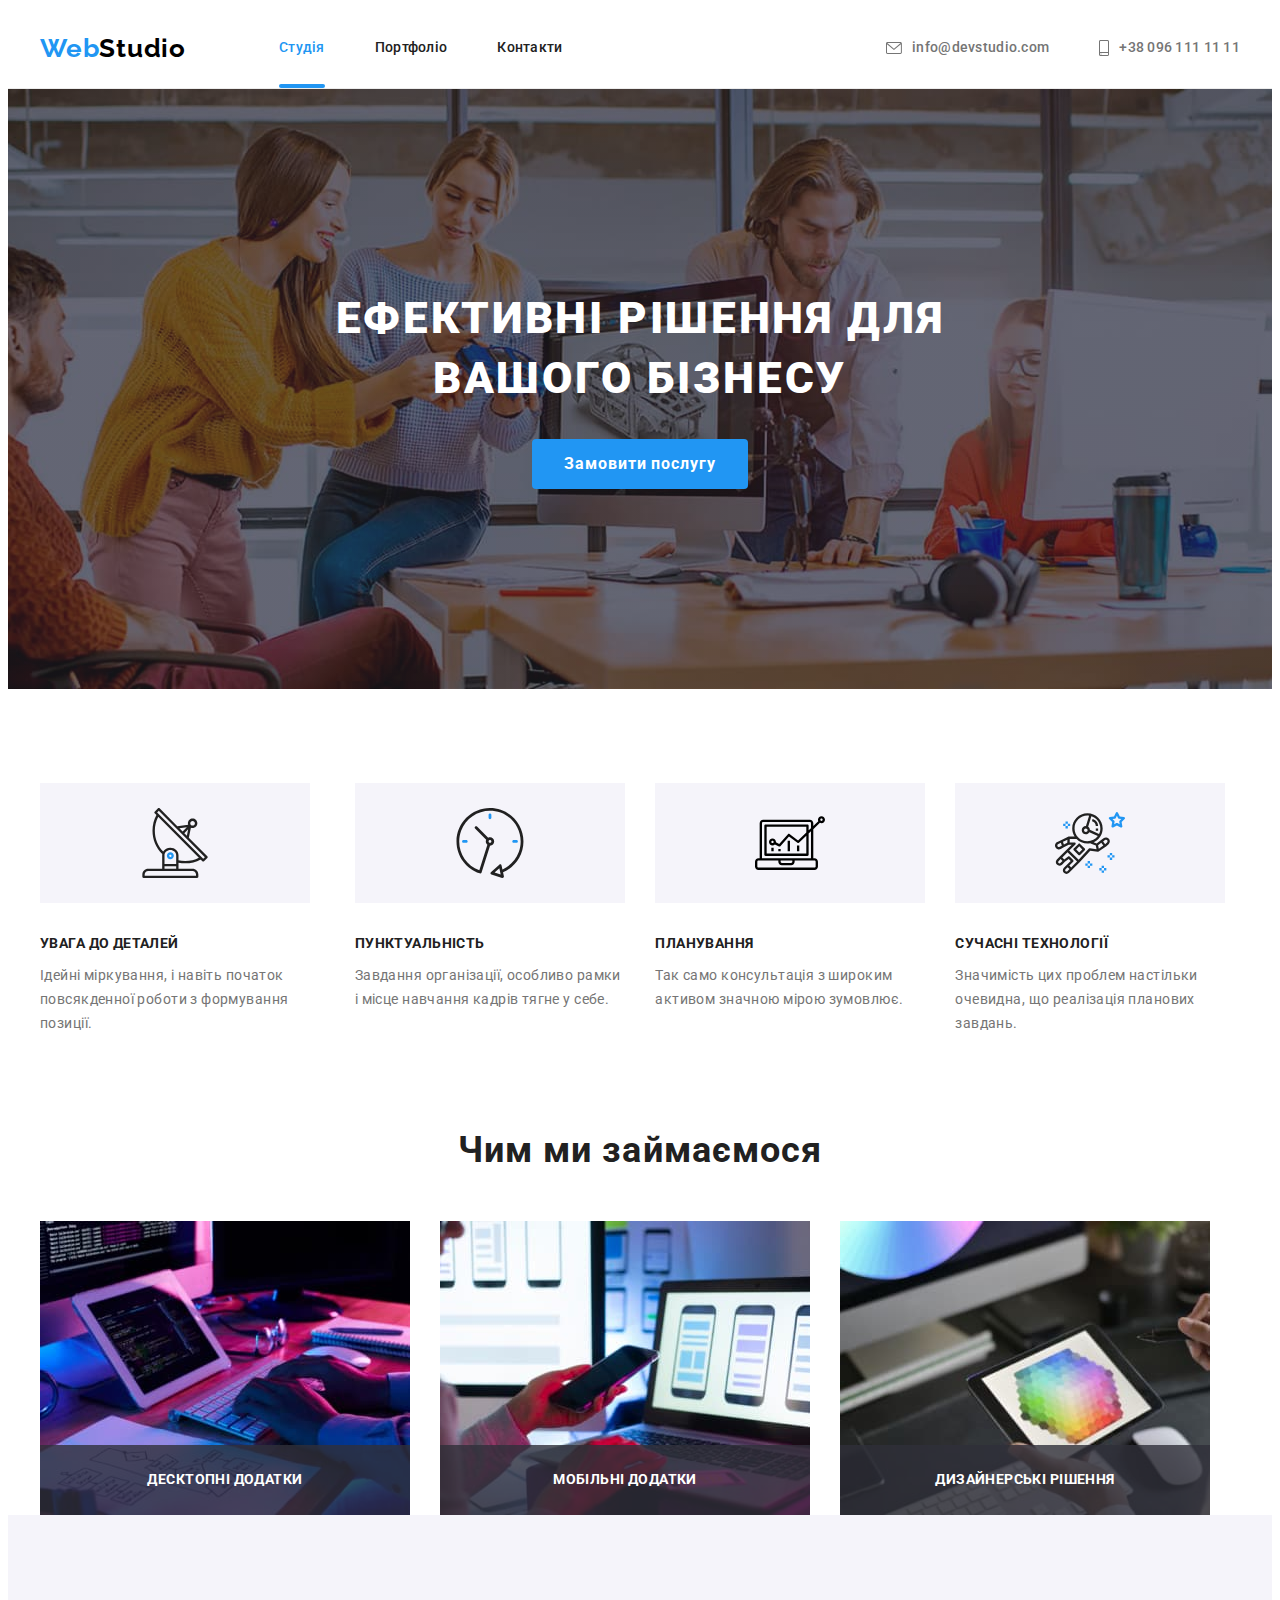
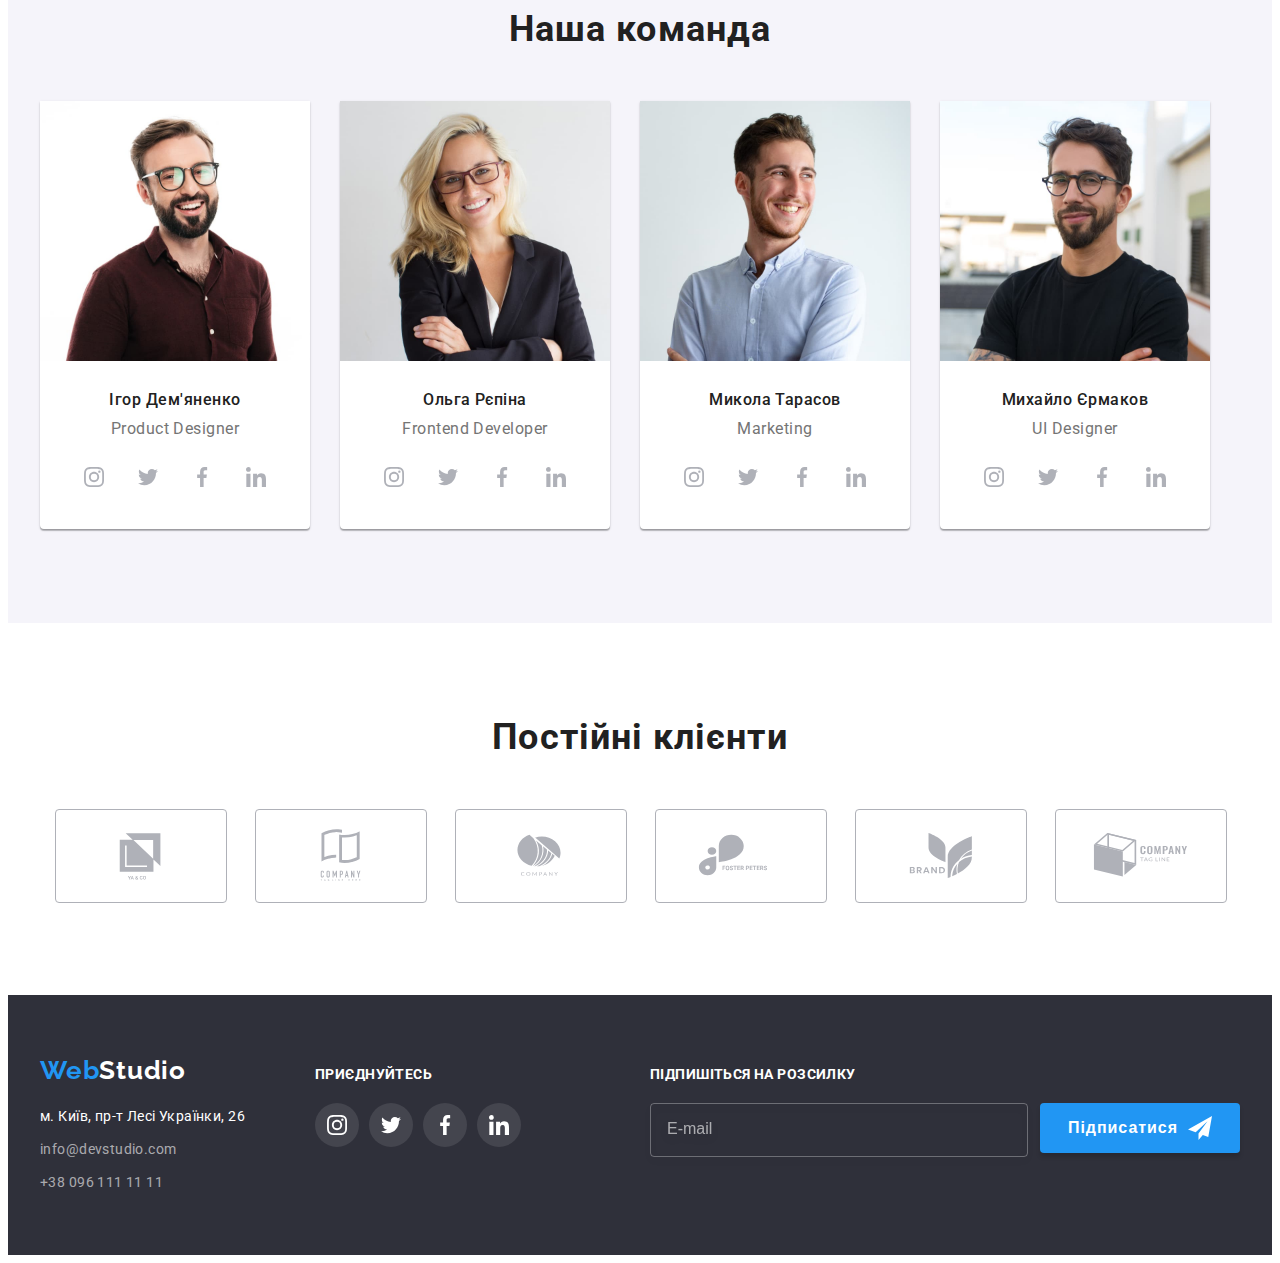
==== commit 4ec56230: "added scss" ====
--- a/index.html
+++ b/index.html
@@ -23,42 +23,42 @@
       href="https://cdnjs.cloudflare.com/ajax/libs/animate.css/4.1.1/animate.min.css"
     />
     <link href="https://unpkg.com/aos@2.3.1/dist/aos.css" rel="stylesheet" />
-   
-     <link rel="stylesheet" href="./css/main.min.css" />
+    <!-- <link rel="stylesheet" href="./css/style.css" /> -->
+    <link rel="stylesheet" href="./css/main.min.css">
   </head>
   <body>
     <!--шапка сайту -->
-    <header class="top">
-      <div class="container">
-        <a class="top-logo" href="#" lang="en"
+    <header class="header top-border">
+      <div class="header__wrap container">
+        <a class="header__logo logo" href="#" lang="en"
           ><span class="logo-color">Web</span>Studio</a
         >
         <nav class="navigation">
-          <ul class="nav-site list">
-            <li class="navigation-item">
-              <a class="link current" href="./index.html">Студія</a>
-            </li>
-            <li class="navigation-item">
-              <a class="link" href="./portfolio.html">Портфоліо</a>
-            </li>
-            <li class="navigation-item">
-              <a class="link" href="#">Контакти</a>
+          <ul class="navigation__site list">
+            <li class="navigation__item">
+              <a class="navigation__link link current" href="./index.html">Студія</a>
+            </li>
+            <li class="navigation__item">
+              <a class="navigation__link link" href="./portfolio.html">Портфоліо</a>
+            </li>
+            <li class="navigation__item">
+              <a class="navigation__link link" href="#">Контакти</a>
             </li>
           </ul>
         </nav>
-        <ul class="nav-contacts list">
-          <li class="contacts-item">
-            <a class="link-contacts" href="mailto:info@devstudio.com"
-              ><svg class="contacts-userpic" width="16" height="12">
+        <ul class="navigation__contacts list">
+          <li class="contacts__item">
+            <a class="contacts__link" href="mailto:info@devstudio.com"
+              ><svg class="contacts__userpic" width="16" height="12">
                 <use href="./images/icons.svg#icon-letter"></use>
               </svg>
               info@devstudio.com
             </a>
           </li>
 
-          <li class="contacts-item">
-            <a class="link-contacts" href="tel:+380961111111">
-              <svg class="contacts-userpic" width="10" height="16">
+          <li class="contacts__item">
+            <a class="contacts__link" href="tel:+380961111111">
+              <svg class="contacts__userpic" width="10" height="16">
                 <use href="./images/icons.svg#icon-smartphone"></use>
               </svg>
               +38 096 111 11 11
@@ -69,13 +69,13 @@
     </header>
     <main>
       <!-- головне -->
-      <section class="hero hero-bcg">
+      <section class="hero">
         <div class="container">
-          <h1 class="hero-title animate__animated animate__slideInDown">
+          <h1 class="hero__title animate__animated animate__slideInDown">
             Ефективні рішення для<br />
             вашого бізнесу
           </h1>
-          <button class="hero-button" type="button" data-modal-open>
+          <button class="hero__button" type="button" data-modal-open>
             Замовити послугу
           </button>
         </div>
@@ -85,50 +85,50 @@
         <div class="container">
           <h2 hidden class="visually-hidden">Переваги</h2>
 
-          <ul class="features-list list">
-            <li class="features-item">
-              <div class="feature-icons">
+          <ul class="features__list list">
+            <li class="features__item">
+              <div class="feature__icons">
                 <svg width="70" height="70">
                   <use href="./images/icons.svg#icon-antenna"></use>
                 </svg>
               </div>
-              <h3 class="features-title">УВАГА ДО ДЕТАЛЕЙ</h3>
-              <p class="features-text">
+              <h3 class="features__title">УВАГА ДО ДЕТАЛЕЙ</h3>
+              <p class="features__text">
                 Ідейні міркування, і навіть початок повсякденної роботи з
                 формування позиції.
               </p>
             </li>
-            <li class="features-item">
-              <div class="feature-icons">
+            <li class="features__item">
+              <div class="feature__icons">
                 <svg width="70" height="70">
                   <use href="./images/icons.svg#icon-clock"></use>
                 </svg>
               </div>
-              <h3 class="features-title">ПУНКТУАЛЬНІСТЬ</h3>
-              <p class="features-text">
+              <h3 class="features__title">ПУНКТУАЛЬНІСТЬ</h3>
+              <p class="features__text">
                 Завдання організації, особливо рамки і місце навчання кадрів
                 тягне у себе.
               </p>
             </li>
-            <li class="features-item">
-              <div class="feature-icons">
+            <li class="features__item">
+              <div class="feature__icons">
                 <svg width="70" height="70">
                   <use href="./images/icons.svg#icon-diagram"></use>
                 </svg>
               </div>
-              <h3 class="features-title">ПЛАНУВАННЯ</h3>
-              <p class="features-text">
+              <h3 class="features__title">ПЛАНУВАННЯ</h3>
+              <p class="features__text">
                 Так само консультація з широким активом значною мірою зумовлює.
               </p>
             </li>
-            <li class="features-item">
-              <div class="feature-icons">
+            <li class="features__item">
+              <div class="feature__icons">
                 <svg width="70" height="70">
                   <use href="./images/icons.svg#icon-astronaut"></use>
                 </svg>
               </div>
-              <h3 class="features-title">СУЧАСНІ ТЕХНОЛОГІЇ</h3>
-              <p class="features-text">
+              <h3 class="features__title">СУЧАСНІ ТЕХНОЛОГІЇ</h3>
+              <p class="features__text">
                 Значимість цих проблем настільки очевидна, що реалізація
                 планових завдань.
               </p>
@@ -137,77 +137,77 @@
         </div>
       </section>
       <!-- чим ми займаємось -->
-      <section class="section action">
+      <section__ class="action section">
         <div class="container">
-          <h2 class="action-title">Чим ми займаємося</h2>
-          <ul class="action-list list">
-            <li class="action-item">
+          <h2 class="action__title">Чим ми займаємося</h2>
+          <ul class="action__list list">
+            <li class="action__item">
               <img
                 src="./images/what_we_do1.jpg"
                 alt="людина друкує на клавіатурі"
                 width="370"
               />
-              <p class="action-text">Десктопні додатки</p>
-            </li>
-            <li class="action-item">
+              <p class="action__text">Десктопні додатки</p>
+            </li>
+            <li class="action__item">
               <img
                 src="./images/what_we_do2.jpg"
                 alt="людина тримає телефон"
                 width="370"
               />
-              <p class="action-text">Мобільні додатки</p>
-            </li>
-            <li class="action-item">
+              <p class="action__text">Мобільні додатки</p>
+            </li>
+            <li class="action__item">
               <img
                 src="./images/what_we_do3.jpg"
                 alt="людина трима планшет"
                 width="370"
               />
-              <p class="action-text">Дизайнерські рішення</p>
+              <p class="action__text">Дизайнерські рішення</p>
             </li>
           </ul>
         </div>
-      </section>
+      </section__
       <!-- наша команда -->
-      <section class="section team">
+      <section class="team team__section">
         <div class="container">
-          <h2 class="team-title">Наша команда</h2>
-          <ul class="team-list list">
-            <li class="team-item">
+          <h2 class="team__title">Наша команда</h2>
+          <ul class="team__list list">
+            <li class="team__item">
               <img
-                class="team-img"
+                class="team__img"
                 src="./images/team1.jpg"
                 alt="Ігор Дем'яненко"
                 width="270"
               />
-              <div class="team-wrap">
-                <h3 class="team-uptitle">Ігор Дем'яненко</h3>
-                <p class="team-text" lang="en">Product Designer</p>
-                <ul class="team-list-icon">
-                  <li class="team-item-icon">
-                    <a class="team-soc-link" href="">
-                      <svg class="team-soc-icon" width="20" height="20">
+              <div class="team-desc__wrap">
+                <h3 class="team-desc__uptitle">Ігор Дем'яненко</h3>
+                <p class="team-desc__text" lang="en">Product Designer</p>
+                <ul class="team-soc__list">
+                  <li class="team-soc__item">
+                    <a class="team-soc__link" href="">
+                      <svg class="team-soc__icon" width="20" height="20">
                         <use href="./images/icons.svg#icon-instagram"></use>
                       </svg>
                     </a>
                   </li>
-                  <li class="team-item-icon">
-                    <a class="team-soc-link" href="">
-                      <svg class="team-soc-icon" width="20" height="20">
+                  <li class="team-soc__item">
+                    <a class="team-soc__link" href="">
+                      <svg class="team-soc__icon" width="20" height="20">
                         <use href="./images/icons.svg#icon-twitter"></use>
                       </svg>
                     </a>
                   </li>
-                  <li class="team-item-icon">
-                    <a class="team-soc-link" href="">
-                      <svg class="team-soc-icon" width="20" height="20">
+                  <li class="team-soc__item">
+                    <a class="team-soc__link" href="">
+                      <svg class="team-soc__icon" width="20" height="20">
                         <use href="./images/icons.svg#icon-facebook"></use>
                       </svg>
                     </a>
                   </li>
-                  <li class="team-item-icon">
-                    <a class="team-soc-link" href="">
-                      <svg class="team-soc-icon" width="20" height="20">
+                  <li class="team-soc__item">
+                    <a class="team-soc__link" href="">
+                      <svg class="team-soc__icon" width="20" height="20">
                         <use href="./images/icons.svg#icon-linkedin"></use>
                       </svg>
                     </a>
@@ -215,41 +215,41 @@
                 </ul>
               </div>
             </li>
-            <li class="team-item">
+            <li class="team__item">
               <img
-                class="team-img"
+                class="team__img"
                 src="./images/team2.jpg"
                 alt="Ольга Рєпіна"
                 width="270"
               />
-              <div class="team-wrap">
-                <h3 class="team-uptitle">Ольга Рєпіна</h3>
-                <p class="team-text" lang="en">Frontend Developer</p>
-                <ul class="team-list-icon">
-                  <li class="team-item-icon">
-                    <a class="team-soc-link" href="">
-                      <svg class="team-soc-icon" width="20" height="20">
+              <div class="team-desc__wrap">
+                <h3 class="team-desc__uptitle">Ольга Рєпіна</h3>
+                <p class="team-desc__text" lang="en">Frontend Developer</p>
+                <ul class="team-soc__list">
+                  <li class="team-soc__item">
+                    <a class="team-soc__link" href="">
+                      <svg class="team-soc__icon" width="20" height="20">
                         <use href="./images/icons.svg#icon-instagram"></use>
                       </svg>
                     </a>
                   </li>
-                  <li class="team-item-icon">
-                    <a class="team-soc-link" href="">
-                      <svg class="team-soc-icon" width="20" height="20">
+                  <li class="team-soc__item">
+                    <a class="team-soc__link" href="">
+                      <svg class="team-soc__icon" width="20" height="20">
                         <use href="./images/icons.svg#icon-twitter"></use>
                       </svg>
                     </a>
                   </li>
-                  <li class="team-item-icon">
-                    <a class="team-soc-link" href="">
-                      <svg class="team-soc-icon" width="20" height="20">
+                  <li class="team-soc__item">
+                    <a class="team-soc__link" href="">
+                      <svg class="team-soc__icon" width="20" height="20">
                         <use href="./images/icons.svg#icon-facebook"></use>
                       </svg>
                     </a>
                   </li>
-                  <li class="team-item-icon">
-                    <a class="team-soc-link" href="">
-                      <svg class="team-soc-icon" width="20" height="20">
+                  <li class="team-soc__item">
+                    <a class="team-soc__link" href="">
+                      <svg class="team-soc__icon" width="20" height="20">
                         <use href="./images/icons.svg#icon-linkedin"></use>
                       </svg>
                     </a>
@@ -257,41 +257,41 @@
                 </ul>
               </div>
             </li>
-            <li class="team-item">
+            <li class="team__item">
               <img
-                class="team-img"
+                class="team__img"
                 src="./images/team3.jpg"
                 alt="Микола Тарасов"
                 width="270"
               />
-              <div class="team-wrap">
-                <h3 class="team-uptitle">Микола Тарасов</h3>
-                <p class="team-text" lang="en">Marketing</p>
-                <ul class="team-list-icon">
-                  <li class="team-item-icon">
-                    <a class="team-soc-link" href="">
-                      <svg class="team-soc-icon" width="20" height="20">
+              <div class="team-desc__wrap">
+                <h3 class="team-desc__uptitle">Микола Тарасов</h3>
+                <p class="team-desc__text" lang="en">Marketing</p>
+                <ul class="team-soc__list">
+                  <li class="team-soc__item">
+                    <a class="team-soc__link" href="">
+                      <svg class="team-soc__icon" width="20" height="20">
                         <use href="./images/icons.svg#icon-instagram"></use>
                       </svg>
                     </a>
                   </li>
-                  <li class="team-item-icon">
-                    <a class="team-soc-link" href="">
-                      <svg class="team-soc-icon" width="20" height="20">
+                  <li class="team-soc__item">
+                    <a class="team-soc__link" href="">
+                      <svg class="team-soc__icon" width="20" height="20">
                         <use href="./images/icons.svg#icon-twitter"></use>
                       </svg>
                     </a>
                   </li>
-                  <li class="team-item-icon">
-                    <a class="team-soc-link" href="">
-                      <svg class="team-soc-icon" width="20" height="20">
+                  <li class="team-soc__item">
+                    <a class="team-soc__link" href="">
+                      <svg class="team-soc__icon" width="20" height="20">
                         <use href="./images/icons.svg#icon-facebook"></use>
                       </svg>
                     </a>
                   </li>
-                  <li class="team-item-icon">
-                    <a class="team-soc-link" href="">
-                      <svg class="team-soc-icon" width="20" height="20">
+                  <li class="team-soc__item">
+                    <a class="team-soc__link" href="">
+                      <svg class="team-soc__icon" width="20" height="20">
                         <use href="./images/icons.svg#icon-linkedin"></use>
                       </svg>
                     </a>
@@ -299,41 +299,41 @@
                 </ul>
               </div>
             </li>
-            <li class="team-item">
+            <li class="team__item">
               <img
-                class="team-img"
+                class="team__img"
                 src="./images/team4.jpg"
                 alt="Михайло Єрмаков"
                 width="270"
               />
-              <div class="team-wrap">
-                <h3 class="team-uptitle">Михайло Єрмаков</h3>
-                <p class="team-text" lang="en">UI Designer</p>
-                <ul class="team-list-icon">
-                  <li class="team-item-icon">
-                    <a class="team-soc-link" href="">
-                      <svg class="team-soc-icon" width="20" height="20">
+              <div class="team-desc__wrap">
+                <h3 class="team-desc__uptitle">Михайло Єрмаков</h3>
+                <p class="team-desc__text" lang="en">UI Designer</p>
+                <ul class="team-soc__list">
+                  <li class="team-soc__item">
+                    <a class="team-soc__link" href="">
+                      <svg class="team-soc__icon" width="20" height="20">
                         <use href="./images/icons.svg#icon-instagram"></use>
                       </svg>
                     </a>
                   </li>
-                  <li class="team-item-icon">
-                    <a class="team-soc-link" href="">
-                      <svg class="team-soc-icon" width="20" height="20">
+                  <li class="team-soc__item">
+                    <a class="team-soc__link" href="">
+                      <svg class="team-soc__icon" width="20" height="20">
                         <use href="./images/icons.svg#icon-twitter"></use>
                       </svg>
                     </a>
                   </li>
-                  <li class="team-item-icon">
-                    <a class="team-soc-link" href="">
-                      <svg class="team-soc-icon" width="20" height="20">
+                  <li class="team-soc__item">
+                    <a class="team-soc__link" href="">
+                      <svg class="team-soc__icon" width="20" height="20">
                         <use href="./images/icons.svg#icon-facebook"></use>
                       </svg>
                     </a>
                   </li>
-                  <li class="team-item-icon">
-                    <a class="team-soc-link" href="">
-                      <svg class="team-soc-icon" width="20" height="20">
+                  <li class="team-soc__item">
+                    <a class="team-soc__link" href="">
+                      <svg class="team-soc__icon" width="20" height="20">
                         <use href="./images/icons.svg#icon-linkedin"></use>
                       </svg>
                     </a>
@@ -345,48 +345,48 @@
         </div>
       </section>
       <!-- наші клієнти -->
-      <section class="section">
+      <section class="client section">
         <div class="container">
-          <h2 class="client-title">Постійні клієнти</h2>
-          <ul class="client-list">
-            <li class="client-item">
-              <a class="client-link" href="">
-                <svg class="client-icon" width="106" height="60">
+          <h2 class="client__title">Постійні клієнти</h2>
+          <ul class="client__list">
+            <li class="client__item">
+              <a class="client__link" href="">
+                <svg class="client__icon" width="106" height="60">
                   <use href="./images/icons.svg#icon-Logo1"></use>
                 </svg>
               </a>
             </li>
-            <li class="client-item">
-              <a class="client-link" href="">
-                <svg class="client-icon" width="106" height="60">
+            <li class="client__item">
+              <a class="client__link" href="">
+                <svg class="client__icon" width="106" height="60">
                   <use href="./images/icons.svg#icon-Logo2"></use>
                 </svg>
               </a>
             </li>
-            <li class="client-item">
-              <a class="client-link" href="">
-                <svg class="client-icon" width="106" height="60">
+            <li class="client__item">
+              <a class="client__link" href="">
+                <svg class="client__icon" width="106" height="60">
                   <use href="./images/icons.svg#icon-Logo3"></use>
                 </svg>
               </a>
             </li>
-            <li class="client-item">
-              <a class="client-link" href="">
-                <svg class="client-icon" width="106" height="60">
+            <li class="client__item">
+              <a class="client__link" href="">
+                <svg class="client__icon" width="106" height="60">
                   <use href="./images/icons.svg#icon-Logo4"></use>
                 </svg>
               </a>
             </li>
-            <li class="client-item">
-              <a class="client-link" href="">
-                <svg class="client-icon" width="106" height="60">
+            <li class="client__item">
+              <a class="client__link" href="">
+                <svg class="client__icon" width="106" height="60">
                   <use href="./images/icons.svg#icon-Logo5"></use>
                 </svg>
               </a>
             </li>
-            <li class="client-item">
-              <a class="client-link" href="">
-                <svg class="client-icon" width="106" height="60">
+            <li class="client__item">
+              <a class="client__link" href="">
+                <svg class="client__icon" width="106" height="60">
                   <use href="./images/icons.svg#icon-Logo6"></use>
                 </svg>
               </a>
@@ -397,73 +397,73 @@
     </main>
     <!-- підвал сайту -->
     <footer class="footer">
-      <div class="container footer-wrap">
-        <div class="address-content">
-          <a class="footer-logo" href="#" lang="en"
-            ><span class="logo-color">Web</span>Studio</a
+      <div class="container footer__wrap">
+        <div class="footer__address">
+          <a class="footer__logo logo" href="#" lang="en"
+            ><span class="logo-color">Web</span><span class="footer--logo-color">Studio</span></a
           >
           <address class="address">
             <ul class="list">
-              <li class="address-list">
+              <li class="address__list">
                 <a
-                  class="address-map"
+                  class="address__list-link map"
                   href="https://goo.gl/maps/hzjMdgmoTVDKXvQg8"
                   target="_blank"
                   rel="noopener noreferrer"
                   >м. Київ, пр-т Лесі Українки, 26</a
                 >
               </li>
-              <li class="address-list">
-                <a class="footer-contacts link" href="mailto:info@devstudio.com"
+              <li class="address__list">
+                <a class="address__list-link address__contacts link" href="mailto:info@devstudio.com"
                   >info@devstudio.com</a
                 >
               </li>
-              <li class="address-list">
-                <a class="footer-contacts link" href="tel:+380961111111">
+              <li class="address__list">
+                <a class="address__list-link address__contacts link" href="tel:+380961111111">
                   +38 096 111 11 11
                 </a>
               </li>
             </ul>
           </address>
         </div>
-        <div class="soc-content">
-          <p class="footer-soc-title">приєднуйтесь</p>
-          <ul class="footer-soc-list">
-            <li class="footer-soc-item">
-              <a class="footer-soc-link" href="">
-                <svg class="footer-soc-icon" width="20" height="20">
+        <div class="footer__soc">
+          <p class="footer__soc-title">приєднуйтесь</p>
+          <ul class="footer__soc-list">
+            <li class="footer__soc-item">
+              <a class="footer__soc-link" href="">
+                <svg class="footer__soc-icon" width="20" height="20">
                   <use href="./images/icons.svg#icon-instagram"></use>
                 </svg>
               </a>
             </li>
-            <li class="footer-soc-item">
-              <a class="footer-soc-link" href="">
-                <svg class="footer-soc-icon" width="20" height="20">
+            <li class="footer__soc-item">
+              <a class="footer__soc-link" href="">
+                <svg class="footer__soc-icon" width="20" height="20">
                   <use href="./images/icons.svg#icon-twitter"></use>
                 </svg>
               </a>
             </li>
-            <li class="footer-soc-item">
-              <a class="footer-soc-link" href="">
-                <svg class="footer-soc-icon" width="20" height="20">
+            <li class="footer__soc-item">
+              <a class="footer__soc-link" href="">
+                <svg class="footer__soc-icon" width="20" height="20">
                   <use href="./images/icons.svg#icon-facebook"></use>
                 </svg>
               </a>
             </li>
-            <li class="footer-soc-item">
-              <a class="footer-soc-link" href="">
-                <svg class="footer-soc-icon" width="20" height="20">
+            <li class="footer__soc-item">
+              <a class="footer__soc-link" href="">
+                <svg class="footer__soc-icon" width="20" height="20">
                   <use href="./images/icons.svg#icon-linkedin"></use>
                 </svg>
               </a>
             </li>
           </ul>
         </div>
-        <div class="subscribe">
-          <p class="subscribe-uptitle">Підпишіться на розсилку</p>
-          <form class="subscribe-form" action="#" autocomplete="on">
+        <div class="footer__subscribe">
+          <p class="footer__subscribe-uptitle">Підпишіться на розсилку</p>
+          <form class="footer__subscribe-form" action="#" autocomplete="on">
                 <input
-                  class="subscribe-input"
+                  class="subscribe__input"
                   type="email"
                   name="email"
                   placeholder="E-mail"
@@ -471,12 +471,12 @@
                   aria-label="Email"
                 />
               <button
-                class="subscribe-button"
+                class="subscribe__button"
                 type="submit"
                
               >
                 Підписатися
-                <svg class="subscribe-icon" width="24" height="24">
+                <svg class="subscribe__icon" width="24" height="24">
                   <use
                     href="./images/icons.svg#icon-send"
                   ></use>
--- a/css/main.min.css
+++ b/css/main.min.css
@@ -1 +1 @@
-body{background-color:var(--white-color);font-family:"Roboto",sans-serif}h1,h2,h3,h4,h5,h6,p{margin:0}ul{margin:0;padding-left:0}li{list-style:none}img{display:block;max-width:100%;height:auto}a{text-decoration:none}button{cursor:pointer}:root{--title-color: #212121;--accent-color: #2196F3;--text-color: #757575;--white-color: #FFFFFF;--black-color: #000000;--section-background-color: #F5F4FA;--btn-background-color: #F5F4FA;--hero-footer-background: #2F303A;--border-line-portfolio: #EEEEEE;--soc-icon-color: #AFB1B8;--cubic: cubic-bezier(0.4, 0, 0.2, 1)}.container{width:1200px;margin:0 auto;padding-left:15px;padding-right:15px;outline:none}.container>.top-logo{font-family:"Raleway",sans-serif;color:var(--black-color);font-weight:700;font-size:26px;line-height:1.19;letter-spacing:.03em;text-decoration:none;margin-right:93px}.section{padding-top:94px;padding-bottom:94px}.visually-hidden{position:absolute;width:1px;height:1px;margin:-1px;border:0;padding:0;white-space:nowrap;-webkit-clip-path:inset(100%);clip-path:inset(100%);clip:rect(0 0 0 0);overflow:hidden}.top>.container{display:-webkit-box;display:-ms-flexbox;display:flex;-webkit-box-align:center;-ms-flex-align:center;align-items:center}.logo-color{color:var(--accent-color);font-family:"Raleway",sans-serif}.nav-site{display:-webkit-box;display:-ms-flexbox;display:flex}.nav-site .current{color:var(--accent-color)}.nav-site .navigation-item:not(:last-child){margin-right:50px}.nav-contacts{display:-webkit-box;display:-ms-flexbox;display:flex;margin-left:auto}.nav-contacts .contacts-item:not(:last-child){margin-right:50px}.navigation-item{position:relative}.navigation-item>.link{display:block;padding-top:32px;padding-bottom:32px}.link{color:var(--title-color);font-weight:500;font-size:14px;line-height:1.14;letter-spacing:.02em;text-decoration:none;-webkit-transition:color 250ms cubic-bezier(0.4, 0, 0.2, 1);transition:color 250ms cubic-bezier(0.4, 0, 0.2, 1)}.link:hover,.link:focus{color:var(--accent-color);cursor:pointer}.link-contacts{display:-webkit-box;display:-ms-flexbox;display:flex;-webkit-box-align:center;-ms-flex-align:center;align-items:center;gap:10px;color:var(--text-color);font-weight:500;font-size:14px;line-height:1.14;letter-spacing:.02em;-webkit-transition:color 250ms cubic-bezier(0.4, 0, 0.2, 1);transition:color 250ms cubic-bezier(0.4, 0, 0.2, 1);display:block;padding-top:32px;padding-bottom:32px}.link-contacts:hover,.link-contacts:focus{color:var(--accent-color);cursor:pointer}.contacts-userpic{fill:currentColor}.current::after{position:absolute;bottom:0;content:"";display:block;height:4px;width:100%;border-radius:2px;background:var(--accent-color)}.hero-bcg{background-color:var(--hero-footer-background);background-image:-webkit-gradient(linear, left top, left bottom, from(rgba(47, 48, 58, 0.4)), to(rgba(47, 48, 58, 0.4))),url(../images/bcg-img.jpg);background-image:linear-gradient(rgba(47, 48, 58, 0.4), rgba(47, 48, 58, 0.4)),url(../images/bcg-img.jpg);background-repeat:no-repeat;background-position:center;margin:0 auto;max-width:1600px}.hero{padding-top:200px;padding-bottom:200px}.hero-title{text-align:center;font-weight:900;font-size:44px;line-height:1.36;letter-spacing:.06em;text-transform:uppercase;color:var(--white-color);margin-bottom:30px}.hero-button{display:block;margin:0 auto;font-family:"Roboto",sans-serif;font-weight:700;font-size:16px;line-height:1.88;letter-spacing:.06em;color:var(--white-color);background-color:var(--accent-color);border:none;cursor:pointer;border-radius:4px;padding:10px 32px;outline:none;-webkit-transition:color 350ms var(--cubic),background-color 350ms var(--cubic);transition:color 350ms var(--cubic),background-color 350ms var(--cubic)}.hero-button:hover,.hero-button:focus{-webkit-box-shadow:0px 4px 4px rgba(0,0,0,.15);box-shadow:0px 4px 4px rgba(0,0,0,.15)}.hero-button:active{-webkit-transform:translateY(5px) translateX(2px);transform:translateY(5px) translateX(2px);-webkit-box-shadow:2px 4px 0 rgba(0,0,0,0);box-shadow:2px 4px 0 rgba(0,0,0,0)}.features-group-list{display:-webkit-box;display:-ms-flexbox;display:flex;-webkit-box-pack:justify;-ms-flex-pack:justify;justify-content:space-between;gap:30px;margin-bottom:30px}.feature-icons{display:-webkit-box;display:-ms-flexbox;display:flex;-webkit-box-align:center;-ms-flex-align:center;align-items:center;-webkit-box-pack:center;-ms-flex-pack:center;justify-content:center;width:270px;height:120px;background-color:var(--btn-background-color);margin-bottom:30px}.features-list{display:-webkit-box;display:-ms-flexbox;display:flex;gap:30px}.features-title{font-weight:700;font-size:14px;line-height:1.5;letter-spacing:.03em;text-transform:uppercase;color:var(--title-color);margin-bottom:10px}.features-text{font-weight:400;font-size:14px;line-height:1.71;letter-spacing:.03em;color:var(--text-color)}.action{padding-top:0}.action-title{text-align:center;font-weight:700;font-size:36px;line-height:1.16;letter-spacing:.03em;color:var(--title-color);margin-bottom:50px}.action-list{display:-webkit-box;display:-ms-flexbox;display:flex;gap:30px}.action-item{position:relative}.action-text{position:absolute;bottom:0;font-weight:700;font-size:14px;line-height:1.14;letter-spacing:.03em;text-transform:uppercase;width:370px;height:70px;color:var(--white-color);background:rgba(47,48,58,.8);display:-webkit-box;display:-ms-flexbox;display:flex;-webkit-box-align:center;-ms-flex-align:center;align-items:center;-webkit-box-pack:center;-ms-flex-pack:center;justify-content:center}.logo-color{color:var(--accent-color);font-family:"Raleway",sans-serif}.team{background-color:var(--section-background-color)}.team-list{display:-webkit-box;display:-ms-flexbox;display:flex;gap:30px}.team-item{background-color:var(--white-color);-webkit-box-shadow:0px 1px 3px rgba(0,0,0,.12),0px 1px 1px rgba(0,0,0,.14),0px 2px 1px rgba(0,0,0,.2);box-shadow:0px 1px 3px rgba(0,0,0,.12),0px 1px 1px rgba(0,0,0,.14),0px 2px 1px rgba(0,0,0,.2);border-radius:0px 0px 4px 4px}.team-title{font-weight:700;font-size:36px;line-height:1.16;letter-spacing:.03em;color:var(--title-color);padding-bottom:50px;text-align:center}.team-uptitle{display:block;text-align:center;font-weight:500;font-size:16px;line-height:1.18;letter-spacing:.03em;color:var(--title-color);margin-bottom:10px}.team-text{display:block;text-align:center;font-weight:400;font-size:16px;line-height:1.18;letter-spacing:.03em;color:var(--text-color);margin-bottom:16px}.team-wrap{padding:30px 0}.team-list-icon{display:-webkit-box;display:-ms-flexbox;display:flex;-webkit-box-pack:center;-ms-flex-pack:center;justify-content:center;gap:10px}.team-item-icon{display:inline-block;width:44px;height:44px;background-size:contain}.team-soc-link{display:-webkit-box;display:-ms-flexbox;display:flex;-webkit-box-align:center;-ms-flex-align:center;align-items:center;-webkit-box-pack:center;-ms-flex-pack:center;justify-content:center;width:100%;height:100%;color:var(--soc-icon-color);border-radius:50%;-webkit-transition:background-color 250ms var(--cubic),color 250ms var(--cubic);transition:background-color 250ms var(--cubic),color 250ms var(--cubic)}.team-soc-link:hover,.team-soc-link:focus{background-color:var(--accent-color);color:var(--white-color);cursor:pointer}.team-soc-icon{fill:currentColor}.client-title{font-weight:700;font-size:36px;line-height:1.16;letter-spacing:.03em;color:var(--title-color);padding-bottom:50px;text-align:center}.client-list{display:-webkit-box;display:-ms-flexbox;display:flex;gap:30px;-webkit-box-pack:center;-ms-flex-pack:center;justify-content:center}.client-item{width:170px;height:92px;border-radius:4px}.client-link{display:-webkit-box;display:-ms-flexbox;display:flex;-webkit-box-pack:center;-ms-flex-pack:center;justify-content:center;-webkit-box-align:center;-ms-flex-align:center;align-items:center;border:1px solid #afb1b8;color:#afb1b8;border-radius:4px;width:100%;height:100%;-webkit-transition:color 250ms var(--cubic),border-color 250ms var(--cubic);transition:color 250ms var(--cubic),border-color 250ms var(--cubic)}.client-link:hover,.client-link:focus{border-color:var(--accent-color);color:var(--accent-color)}.client-icon{fill:currentColor}.client-icon:hover{fill:var(--accent-color)}.footer{background-color:var(--hero-footer-background)}.footer>.container{padding-top:60px;padding-bottom:60px;margin:0 auto}.footer-logo{display:block;margin-bottom:20px;font-family:"Raleway",sans-serif;color:var(--white-color);font-weight:700;font-size:26px;line-height:1.2;letter-spacing:.03em;text-decoration:none}.address-list{text-decoration:none;font-weight:400;font-style:normal;font-size:14px;line-height:1.71;letter-spacing:.03em}.address-list:not(:last-child){display:block;margin-bottom:9px}.address-map{color:var(--white-color)}.footer-contacts{color:rgba(255,255,255,.6)}.footer-wrap{display:-webkit-box;display:-ms-flexbox;display:flex;-webkit-box-align:baseline;-ms-flex-align:baseline;align-items:baseline;-webkit-box-pack:justify;-ms-flex-pack:justify;justify-content:space-between}.soc-content{margin-right:93px}.footer-soc-title{display:block;font-weight:700;font-size:14px;line-height:1.14;letter-spacing:.03em;text-transform:uppercase;color:var(--white-color);margin-bottom:20px}.footer-soc-list{display:-webkit-box;display:-ms-flexbox;display:flex;-webkit-box-pack:center;-ms-flex-pack:center;justify-content:center;gap:10px}.footer-soc-list:hover,.footer-soc-list:focus{background-color:var(--accent-color)}.footer-soc-item{width:44px;height:44px}.footer-soc-link{display:-webkit-box;display:-ms-flexbox;display:flex;-webkit-box-align:center;-ms-flex-align:center;align-items:center;-webkit-box-pack:center;-ms-flex-pack:center;justify-content:center;width:100%;height:100%;background:rgba(255,255,255,.1);color:var(--white-color);border-radius:50%;-webkit-transition:background-color 250ms var(--cubic);transition:background-color 250ms var(--cubic)}.footer-soc-icon{color:currentColor;fill:var(--white-color)}.address-content{margin-right:70px}.title-newsletter{font-weight:700;font-size:14px;line-height:1.14;text-transform:uppercase;color:var(--white-color);margin-bottom:20px}.subscribe-form{display:-webkit-box;display:-ms-flexbox;display:flex;gap:12px;-webkit-box-pack:end;-ms-flex-pack:end;justify-content:flex-end}.subscribe-uptitle{font-weight:700;font-size:14px;line-height:1.14;letter-spacing:.03em;text-transform:uppercase;color:var(--white-color);margin-bottom:20px}.subscribe-label{display:block}.subscribe-input{width:358px;height:50px;background-color:rgba(0,0,0,0);border:1px solid rgba(255,255,255,.3);-webkit-filter:drop-shadow(0px 4px 4px rgba(0, 0, 0, 0.15));filter:drop-shadow(0px 4px 4px rgba(0, 0, 0, 0.15));border-radius:4px;outline:rgba(0,0,0,0);padding-left:16px;color:rgba(255,255,255,.6)}.subscribe-input::-webkit-input-placeholder{font-size:16px;line-height:1.25;color:rgba(255,255,255,.6)}.subscribe-input::-moz-placeholder{font-size:16px;line-height:1.25;color:rgba(255,255,255,.6)}.subscribe-input:-ms-input-placeholder{font-size:16px;line-height:1.25;color:rgba(255,255,255,.6)}.subscribe-input::-ms-input-placeholder{font-size:16px;line-height:1.25;color:rgba(255,255,255,.6)}.subscribe-input::placeholder{font-size:16px;line-height:1.25;color:rgba(255,255,255,.6)}.subscribe-button{display:-webkit-box;display:-ms-flexbox;display:flex;-webkit-box-pack:center;-ms-flex-pack:center;justify-content:center;-webkit-box-align:center;-ms-flex-align:center;align-items:center;width:200px;height:50px;background-color:var(--accent-color);padding:0;border:none;-webkit-box-shadow:0px 4px 4px rgba(0,0,0,.15);box-shadow:0px 4px 4px rgba(0,0,0,.15);border-radius:4px;outline:rgba(0,0,0,0);font-weight:700;font-size:16px;line-height:1.87;letter-spacing:.06em;color:var(--white-color);-webkit-transition:-webkit-transform 250ms var(--cubic);transition:-webkit-transform 250ms var(--cubic);transition:transform 250ms var(--cubic);transition:transform 250ms var(--cubic), -webkit-transform 250ms var(--cubic)}.subscribe-button:active{-webkit-transform:translateY(2px);transform:translateY(2px)}.subscribe-icon{fill:var(--white-color);margin-left:10px}.filter-list{display:-webkit-box;display:-ms-flexbox;display:flex;gap:8px;-webkit-box-pack:center;-ms-flex-pack:center;justify-content:center;margin-bottom:50px}.top-border{border-bottom:1px solid #ececec}.filter-btn{font-family:"Roboto",sans-serif;font-weight:500;font-size:16px;line-height:1.62;letter-spacing:.03em;border:none;color:var(--title-color);background-color:var(--btn-background-color);border-radius:4px;cursor:pointer;padding:6px 22px;-webkit-transition:background-color 250ms var(--cubic),color 250ms var(--cubic),-webkit-box-shadow 250ms var(--cubic);transition:background-color 250ms var(--cubic),color 250ms var(--cubic),-webkit-box-shadow 250ms var(--cubic);transition:background-color 250ms var(--cubic),color 250ms var(--cubic),box-shadow 250ms var(--cubic);transition:background-color 250ms var(--cubic),color 250ms var(--cubic),box-shadow 250ms var(--cubic),-webkit-box-shadow 250ms var(--cubic)}.filter-btn:hover,.filter-btn:focus{background-color:var(--accent-color);color:var(--white-color);-webkit-box-shadow:0px 3px 1px rgba(0,0,0,.1),0px 1px 2px rgba(0,0,0,.08),0px 2px 2px rgba(0,0,0,.12);box-shadow:0px 3px 1px rgba(0,0,0,.1),0px 1px 2px rgba(0,0,0,.08),0px 2px 2px rgba(0,0,0,.12)}.portfolio-item{position:relative;-webkit-transition:-webkit-box-shadow 250ms var(--cubic);transition:-webkit-box-shadow 250ms var(--cubic);transition:box-shadow 250ms var(--cubic);transition:box-shadow 250ms var(--cubic), -webkit-box-shadow 250ms var(--cubic)}.portfolio-item:hover,.portfolio-item:focus{-webkit-box-shadow:0px 1px 1px rgba(0,0,0,.12),0px 4px 4px rgba(0,0,0,.06),1px 4px 6px rgba(0,0,0,.16);box-shadow:0px 1px 1px rgba(0,0,0,.12),0px 4px 4px rgba(0,0,0,.06),1px 4px 6px rgba(0,0,0,.16)}.portfolio-list{display:-webkit-box;display:-ms-flexbox;display:flex;-ms-flex-wrap:wrap;flex-wrap:wrap;gap:30px;-webkit-box-pack:center;-ms-flex-pack:center;justify-content:center}.portfolio-description-wrap{position:relative;overflow:hidden}.portfolio-description{position:absolute;top:0;height:100%;font-weight:400;font-size:18px;line-height:1.56;letter-spacing:.03em;color:var(--white-color);background:rgba(33,150,243,.9);padding:63px 24px;opacity:0;-webkit-transform:translateY(100%);transform:translateY(100%);-webkit-transition-duration:250ms;transition-duration:250ms;-webkit-transition-timing-function:cubic-bezier(0.2, 0, 0.2, 1);transition-timing-function:cubic-bezier(0.2, 0, 0.2, 1)}.portfolio-link{text-decoration:none}.portfolio-link:hover .portfolio-description{opacity:1;-webkit-transform:translateY(0);transform:translateY(0);-webkit-transition-duration:250ms;transition-duration:250ms;-webkit-transition-timing-function:cubic-bezier(0.2, 0, 0.2, 1);transition-timing-function:cubic-bezier(0.2, 0, 0.2, 1)}.portfolio-title{font-weight:700;font-size:18px;line-height:2;letter-spacing:.06em;color:var(--title-color);margin-bottom:4px}.portfolio-text{font-weight:400;font-size:16px;line-height:1.88;letter-spacing:.03em;color:var(--text-color)}.portfolio-item{background-color:var(--white-color);-ms-flex-preferred-size:calc((100% - 60px)/3);flex-basis:calc((100% - 60px)/3)}.border-wrap{border-right:1px solid var(--border-line-portfolio);border-bottom:1px solid var(--border-line-portfolio);border-left:1px solid var(--border-line-portfolio);padding:20px 0 20px 23px}.backdrop{position:fixed;width:100%;height:100%;top:0;z-index:1;background-color:rgba(47,48,58,.4);-webkit-transition:opacity 300ms var(--cubic),visibility 250ms var(--cubic);transition:opacity 300ms var(--cubic),visibility 250ms var(--cubic)}.backdrop.is-hidden>.modal{-webkit-transform:translate(-50%, -50%) scale(0);transform:translate(-50%, -50%) scale(0)}.modal{position:absolute;width:528px;min-height:581px;background-color:var(--white-color);-webkit-box-shadow:0px 1px 3px rgba(0,0,0,.12),0px 1px 1px rgba(0,0,0,.14),0px 2px 1px rgba(0,0,0,.2);box-shadow:0px 1px 3px rgba(0,0,0,.12),0px 1px 1px rgba(0,0,0,.14),0px 2px 1px rgba(0,0,0,.2);border-radius:4px;top:50%;left:50%;-webkit-transform:translate(-50%, -50%) scale(1);transform:translate(-50%, -50%) scale(1);-webkit-transition:-webkit-transform 300ms var(--cubic);transition:-webkit-transform 300ms var(--cubic);transition:transform 300ms var(--cubic);transition:transform 300ms var(--cubic), -webkit-transform 300ms var(--cubic);padding:40px}.is-hidden{visibility:hidden;opacity:0;pointer-events:none}.modal-btn-close{position:absolute;top:8px;right:8px;width:30px;height:30px;display:-webkit-box;display:-ms-flexbox;display:flex;-webkit-box-align:center;-ms-flex-align:center;align-items:center;-webkit-box-pack:center;-ms-flex-pack:center;justify-content:center;background-color:rgba(0,0,0,0);border:1px solid rgba(0,0,0,.1);border-radius:50%}.close-icon{fill:currentColor}.modal-uptitle{font-weight:700;font-size:20px;line-height:1.15;text-align:center;letter-spacing:.03em;color:var(--title-color);margin-bottom:12px}.modal-label{display:block;font-weight:400;font-size:12px;line-height:1.16;letter-spacing:.01em;color:var(--text-color);margin-bottom:4px}.modal-input-wrapper{position:relative;margin-bottom:10px}.modal-input{width:448px;height:40px;border:1px solid rgba(33,33,33,.2);border-radius:4px;outline:rgba(0,0,0,0);padding-left:42px;-webkit-transition:border-color 250ms var(--cubic);transition:border-color 250ms var(--cubic)}.modal-input:hover,.modal-input:focus,.modal-input+.modal-icon,.modal-input:focus+.modal-icon{border-color:var(--accent-color);fill:var(--accent-color)}.modal-icon{position:absolute;left:12px;top:50%;-webkit-transform:translateY(-50%);transform:translateY(-50%);margin-right:12px;-webkit-transition:fill 250ms var(--cubic);transition:fill 250ms var(--cubic)}.modal-message{width:448px;height:120px;border:1px solid rgba(33,33,33,.2);border-radius:4px;margin-bottom:20px;resize:none;padding:12px 16px;outline:rgba(0,0,0,0);-webkit-transition:border-color 250ms var(--cubic);transition:border-color 250ms var(--cubic)}.modal-message:hover{border-color:var(--accent-color)}.modal-message::-webkit-input-placeholder{font-weight:400;font-size:12px;line-height:1.16;letter-spacing:.01em;color:rgba(117,117,117,.5)}.modal-message::-moz-placeholder{font-weight:400;font-size:12px;line-height:1.16;letter-spacing:.01em;color:rgba(117,117,117,.5)}.modal-message:-ms-input-placeholder{font-weight:400;font-size:12px;line-height:1.16;letter-spacing:.01em;color:rgba(117,117,117,.5)}.modal-message::-ms-input-placeholder{font-weight:400;font-size:12px;line-height:1.16;letter-spacing:.01em;color:rgba(117,117,117,.5)}.modal-message::placeholder{font-weight:400;font-size:12px;line-height:1.16;letter-spacing:.01em;color:rgba(117,117,117,.5)}.custom-icon{width:16px;height:15px;display:-webkit-box;display:-ms-flexbox;display:flex;-webkit-box-pack:center;-ms-flex-pack:center;justify-content:center;-webkit-box-align:center;-ms-flex-align:center;align-items:center;border:2px solid var(--title-color);border-radius:2px;outline:rgba(0,0,0,0);margin-right:7px}.checkbox-wrapper{margin-bottom:30px}.checkbox-label{display:-webkit-box;display:-ms-flexbox;display:flex;-webkit-box-pack:center;-ms-flex-pack:center;justify-content:center;-webkit-box-align:center;-ms-flex-align:center;align-items:center}.checkbox-input:checked+.custom-icon{border:none;border-color:var(--accent-color);background-color:var(--accent-color);color:var(--white-color);fill:currentColor}.checkbox-text{text-align:center;font-weight:400;font-size:14px;line-height:2;letter-spacing:.03em;color:var(--text-color);margin-right:4px}.text-link{font-weight:400;font-size:14px;line-height:2;letter-spacing:.03em;-webkit-text-decoration-line:underline;text-decoration-line:underline;color:var(--accent-color)}.chekbox-icon{background-color:var(--accent-color);margin-right:7px}.modal-btn-submit{display:block;margin:0 auto;width:200px;height:50px;font-weight:700;font-size:16px;line-height:1.87;text-align:center;letter-spacing:.06em;color:var(--white-color);background-color:var(--accent-color);-webkit-box-shadow:0px 4px 4px rgba(0,0,0,.15);box-shadow:0px 4px 4px rgba(0,0,0,.15);border-radius:4px;border:none;-webkit-transition:drop-shadow 250ms var(--cubic),-webkit-transform 250ms var(--cubic);transition:drop-shadow 250ms var(--cubic),-webkit-transform 250ms var(--cubic);transition:drop-shadow 250ms var(--cubic),transform 250ms var(--cubic);transition:drop-shadow 250ms var(--cubic),transform 250ms var(--cubic),-webkit-transform 250ms var(--cubic)}.modal-btn-submit:hover,.modal-btn-submit:focus{-webkit-filter:drop-shadow(0px 4px 4px rgba(0, 0, 0, 0.25));filter:drop-shadow(0px 4px 4px rgba(0, 0, 0, 0.25))}.modal-btn-submit:active{-webkit-transform:translateY(2px);transform:translateY(2px)}/*# sourceMappingURL=main.min.css.map */+body{background-color:var(--white-color);font-family:"Roboto",sans-serif}h1,h2,h3,h4,h5,h6,p{margin:0}ul{margin:0;padding-left:0}li{list-style:none}img{display:block;max-width:100%;height:auto}a{text-decoration:none}button{cursor:pointer}:root{--title-color: #212121;--accent-color: #2196F3;--text-color: #757575;--white-color: #FFFFFF;--black-color: #000000;--section-background-color: #F5F4FA;--btn-background-color: #F5F4FA;--hero-footer-background: #2F303A;--border-line-portfolio: #EEEEEE;--soc-icon-color: #AFB1B8;--cubic: cubic-bezier(0.4, 0, 0.2, 1)}.container{width:1200px;margin:0 auto;padding-left:15px;padding-right:15px;outline:none}.container>.top-logo{font-family:"Raleway",sans-serif;color:var(--black-color);font-weight:700;font-size:26px;line-height:1.19;letter-spacing:.03em;text-decoration:none;margin-right:93px}.section{padding-top:94px;padding-bottom:94px}.list{list-style:none;text-decoration:none}.logo{font-family:"Raleway",sans-serif;color:var(--black-color);font-weight:700;font-size:26px;line-height:1.19;letter-spacing:.03em;text-decoration:none;margin-right:93px}.visually-hidden{position:absolute;width:1px;height:1px;margin:-1px;border:0;padding:0;white-space:nowrap;-webkit-clip-path:inset(100%);clip-path:inset(100%);clip:rect(0 0 0 0);overflow:hidden}.header__wrap{display:-webkit-box;display:-ms-flexbox;display:flex;-webkit-box-align:center;-ms-flex-align:center;align-items:center}.logo-color{color:var(--accent-color);font-family:"Raleway",sans-serif}.navigation__site{display:-webkit-box;display:-ms-flexbox;display:flex}.navigation__site .current{color:var(--accent-color)}.navigation__item:not(:last-child),.contacts__item:not(:last-child){margin-right:50px}.navigation__contacts{display:-webkit-box;display:-ms-flexbox;display:flex;margin-left:auto}.link{color:var(--title-color);font-weight:500;font-size:14px;line-height:1.14;letter-spacing:.02em;text-decoration:none;-webkit-transition:color 250ms cubic-bezier(0.4, 0, 0.2, 1);transition:color 250ms cubic-bezier(0.4, 0, 0.2, 1)}.link:hover,.link:focus{color:var(--accent-color);cursor:pointer}.navigation__link{display:block;padding-top:32px;padding-bottom:32px}.navigation__link:hover,.navigation__link:focus{color:var(--accent-color);cursor:pointer}.contacts__link{display:-webkit-box;display:-ms-flexbox;display:flex;-webkit-box-align:center;-ms-flex-align:center;align-items:center;gap:10px;padding-top:32px;padding-bottom:32px;color:var(--text-color);font-weight:500;font-size:14px;line-height:1.14;letter-spacing:.02em;-webkit-transition:color 250ms cubic-bezier(0.4, 0, 0.2, 1);transition:color 250ms cubic-bezier(0.4, 0, 0.2, 1)}.contacts__link:hover,.contacts__link:focus{color:var(--accent-color);cursor:pointer}.contacts__userpic{fill:currentColor}.navigation__item{position:relative}.current::after{content:"";position:absolute;bottom:0;display:block;height:4px;width:100%;border-radius:2px;background:var(--accent-color)}.hero{background-color:var(--hero-footer-background);background-image:-webkit-gradient(linear, left top, left bottom, from(rgba(47, 48, 58, 0.4)), to(rgba(47, 48, 58, 0.4))),url(../images/bcg-img.jpg);background-image:linear-gradient(rgba(47, 48, 58, 0.4), rgba(47, 48, 58, 0.4)),url(../images/bcg-img.jpg);background-repeat:no-repeat;background-position:center;margin:0 auto;max-width:1600px;padding-top:200px;padding-bottom:200px}.hero__title{text-align:center;font-weight:900;font-size:44px;line-height:1.36;letter-spacing:.06em;text-transform:uppercase;color:var(--white-color);margin-bottom:30px}.hero__button{display:block;margin:0 auto;font-family:"Roboto",sans-serif;font-weight:700;font-size:16px;line-height:1.88;letter-spacing:.06em;color:var(--white-color);background-color:var(--accent-color);border:none;cursor:pointer;border-radius:4px;padding:10px 32px;outline:none;-webkit-transition:color 350ms var(--cubic),background-color 350ms var(--cubic);transition:color 350ms var(--cubic),background-color 350ms var(--cubic)}.hero__button:hover,.hero__button:focus{-webkit-box-shadow:0px 4px 4px rgba(0,0,0,.15);box-shadow:0px 4px 4px rgba(0,0,0,.15)}.hero__button:active{-webkit-transform:translateY(5px) translateX(2px);transform:translateY(5px) translateX(2px);-webkit-box-shadow:2px 4px 0 rgba(0,0,0,0);box-shadow:2px 4px 0 rgba(0,0,0,0)}.features__list{display:-webkit-box;display:-ms-flexbox;display:flex;gap:30px}.feature__icons{display:-webkit-box;display:-ms-flexbox;display:flex;-webkit-box-align:center;-ms-flex-align:center;align-items:center;-webkit-box-pack:center;-ms-flex-pack:center;justify-content:center;width:270px;height:120px;background-color:var(--btn-background-color);margin-bottom:30px}.features__title{font-weight:700;font-size:14px;line-height:1.5;letter-spacing:.03em;text-transform:uppercase;color:var(--title-color);margin-bottom:10px}.features__text{font-weight:400;font-size:14px;line-height:1.71;letter-spacing:.03em;color:var(--text-color)}.action{padding-top:0}.action__title{text-align:center;font-weight:700;font-size:36px;line-height:1.16;letter-spacing:.03em;color:var(--title-color);margin-bottom:50px}.action__list{display:-webkit-box;display:-ms-flexbox;display:flex;gap:30px}.action__item{position:relative}.action__text{position:absolute;bottom:0;font-weight:700;font-size:14px;line-height:1.14;letter-spacing:.03em;text-transform:uppercase;width:370px;height:70px;color:var(--white-color);background:rgba(47,48,58,.8);display:-webkit-box;display:-ms-flexbox;display:flex;-webkit-box-align:center;-ms-flex-align:center;align-items:center;-webkit-box-pack:center;-ms-flex-pack:center;justify-content:center}.team{padding-top:94px;padding-bottom:94px}.team__section{background-color:var(--section-background-color)}.team__title{font-weight:700;font-size:36px;line-height:1.16;letter-spacing:.03em;color:var(--title-color);padding-bottom:50px;text-align:center}.team__list{display:-webkit-box;display:-ms-flexbox;display:flex;gap:30px}.team__item{background-color:var(--white-color);-webkit-box-shadow:0px 1px 3px rgba(0,0,0,.12),0px 1px 1px rgba(0,0,0,.14),0px 2px 1px rgba(0,0,0,.2);box-shadow:0px 1px 3px rgba(0,0,0,.12),0px 1px 1px rgba(0,0,0,.14),0px 2px 1px rgba(0,0,0,.2);border-radius:0px 0px 4px 4px}.team-desc__wrap{padding:30px 0}.team-desc__uptitle{display:block;text-align:center;font-weight:500;font-size:16px;line-height:1.18;letter-spacing:.03em;color:var(--title-color);margin-bottom:10px}.team-desc__text{display:block;text-align:center;font-weight:400;font-size:16px;line-height:1.18;letter-spacing:.03em;color:var(--text-color);margin-bottom:16px}.team-soc__list{display:-webkit-box;display:-ms-flexbox;display:flex;-webkit-box-pack:center;-ms-flex-pack:center;justify-content:center;gap:10px}.team-soc__link{display:-webkit-box;display:-ms-flexbox;display:flex;-webkit-box-align:center;-ms-flex-align:center;align-items:center;-webkit-box-pack:center;-ms-flex-pack:center;justify-content:center;width:100%;height:100%;color:var(--soc-icon-color);border-radius:50%;-webkit-transition:background-color 250ms var(--cubic),color 250ms var(--cubic);transition:background-color 250ms var(--cubic),color 250ms var(--cubic)}.team-soc__link:hover,.team-soc__link:focus{background-color:var(--accent-color);color:var(--white-color);cursor:pointer}.team-soc__item{display:inline-block;width:44px;height:44px;background-size:contain}.team-soc__icon{fill:currentColor}.client__title{font-weight:700;font-size:36px;line-height:1.16;letter-spacing:.03em;color:var(--title-color);padding-bottom:50px;text-align:center}.client__list{display:-webkit-box;display:-ms-flexbox;display:flex;gap:30px;-webkit-box-pack:center;-ms-flex-pack:center;justify-content:center}.client__item{width:170px;height:92px;border-radius:4px}.client__link{display:-webkit-box;display:-ms-flexbox;display:flex;-webkit-box-pack:center;-ms-flex-pack:center;justify-content:center;-webkit-box-align:center;-ms-flex-align:center;align-items:center;border:1px solid #afb1b8;color:#afb1b8;border-radius:4px;width:100%;height:100%;-webkit-transition:color 250ms var(--cubic),border-color 250ms var(--cubic);transition:color 250ms var(--cubic),border-color 250ms var(--cubic)}.client__link:hover,.client__link:focus{border-color:var(--accent-color);color:var(--accent-color)}.client__icon{fill:currentColor}.client__icon:hover{fill:var(--accent-color)}.footer{background-color:var(--hero-footer-background)}.footer__wrap{display:-webkit-box;display:-ms-flexbox;display:flex;-webkit-box-align:baseline;-ms-flex-align:baseline;align-items:baseline;-webkit-box-pack:justify;-ms-flex-pack:justify;justify-content:space-between;padding-top:60px;padding-bottom:60px;margin:0 auto}.footer__logo{display:block;margin-bottom:20px}.footer--logo-color{color:var(--white-color)}.address__list:not(:last-child){display:block;margin-bottom:9px}.address__list-link{text-decoration:none;font-weight:400;font-style:normal;font-size:14px;line-height:1.71;letter-spacing:.03em;margin-bottom:9px}.map{color:var(--white-color)}.address__contacts{color:rgba(255,255,255,.6)}.footer__soc{margin-right:93px}.footer__soc-title{display:block;font-weight:700;font-size:14px;line-height:1.14;letter-spacing:.03em;text-transform:uppercase;color:var(--white-color);margin-bottom:20px}.footer__soc-list{display:-webkit-box;display:-ms-flexbox;display:flex;-webkit-box-pack:center;-ms-flex-pack:center;justify-content:center;gap:10px}.footer__soc-item{width:44px;height:44px}.footer__soc-link{display:-webkit-box;display:-ms-flexbox;display:flex;-webkit-box-align:center;-ms-flex-align:center;align-items:center;-webkit-box-pack:center;-ms-flex-pack:center;justify-content:center;width:100%;height:100%;background:rgba(255,255,255,.1);color:var(--white-color);border-radius:50%;-webkit-transition:background-color 250ms var(--cubic);transition:background-color 250ms var(--cubic)}.footer__soc-link:hover,.footer__soc-link:focus{background-color:var(--accent-color)}.footer__soc-icon{fill:var(--white-color)}.footer__subscribe-uptitle{font-weight:700;font-size:14px;line-height:1.14;letter-spacing:.03em;text-transform:uppercase;color:var(--white-color);margin-bottom:20px}.footer__subscribe-form{display:-webkit-box;display:-ms-flexbox;display:flex;gap:12px;-webkit-box-pack:end;-ms-flex-pack:end;justify-content:flex-end}.subscribe__input{width:358px;height:50px;background-color:rgba(0,0,0,0);border:1px solid rgba(255,255,255,.3);-webkit-filter:drop-shadow(0px 4px 4px rgba(0, 0, 0, 0.15));filter:drop-shadow(0px 4px 4px rgba(0, 0, 0, 0.15));border-radius:4px;outline:rgba(0,0,0,0);padding-left:16px;color:rgba(255,255,255,.6)}.subscribe__input::-webkit-input-placeholder{font-size:16px;line-height:1.25;color:rgba(255,255,255,.6)}.subscribe__input::-moz-placeholder{font-size:16px;line-height:1.25;color:rgba(255,255,255,.6)}.subscribe__input:-ms-input-placeholder{font-size:16px;line-height:1.25;color:rgba(255,255,255,.6)}.subscribe__input::-ms-input-placeholder{font-size:16px;line-height:1.25;color:rgba(255,255,255,.6)}.subscribe__input::placeholder{font-size:16px;line-height:1.25;color:rgba(255,255,255,.6)}.subscribe__button{display:-webkit-box;display:-ms-flexbox;display:flex;-webkit-box-pack:center;-ms-flex-pack:center;justify-content:center;-webkit-box-align:center;-ms-flex-align:center;align-items:center;width:200px;height:50px;background-color:var(--accent-color);padding:0;border:none;-webkit-box-shadow:0px 4px 4px rgba(0,0,0,.15);box-shadow:0px 4px 4px rgba(0,0,0,.15);border-radius:4px;outline:rgba(0,0,0,0);font-weight:700;font-size:16px;line-height:1.87;letter-spacing:.06em;color:var(--white-color);-webkit-transition:-webkit-transform 250ms var(--cubic);transition:-webkit-transform 250ms var(--cubic);transition:transform 250ms var(--cubic);transition:transform 250ms var(--cubic), -webkit-transform 250ms var(--cubic)}.subscribe__button:active{-webkit-transform:translateY(2px);transform:translateY(2px)}.subscribe__icon{fill:var(--white-color);margin-left:10px}.filter__list{display:-webkit-box;display:-ms-flexbox;display:flex;gap:8px;-webkit-box-pack:center;-ms-flex-pack:center;justify-content:center;margin-bottom:50px}.top-border{border-bottom:1px solid #ececec}.filter__btn{font-family:"Roboto",sans-serif;font-weight:500;font-size:16px;line-height:1.62;letter-spacing:.03em;border:none;color:var(--title-color);background-color:var(--btn-background-color);border-radius:4px;cursor:pointer;padding:6px 22px;-webkit-transition:background-color 250ms var(--cubic),color 250ms var(--cubic),-webkit-box-shadow 250ms var(--cubic);transition:background-color 250ms var(--cubic),color 250ms var(--cubic),-webkit-box-shadow 250ms var(--cubic);transition:background-color 250ms var(--cubic),color 250ms var(--cubic),box-shadow 250ms var(--cubic);transition:background-color 250ms var(--cubic),color 250ms var(--cubic),box-shadow 250ms var(--cubic),-webkit-box-shadow 250ms var(--cubic)}.filter__btn:hover,.filter__btn:focus{background-color:var(--accent-color);color:var(--white-color);-webkit-box-shadow:0px 3px 1px rgba(0,0,0,.1),0px 1px 2px rgba(0,0,0,.08),0px 2px 2px rgba(0,0,0,.12);box-shadow:0px 3px 1px rgba(0,0,0,.1),0px 1px 2px rgba(0,0,0,.08),0px 2px 2px rgba(0,0,0,.12)}.portfolio{display:-webkit-box;display:-ms-flexbox;display:flex;-ms-flex-wrap:wrap;flex-wrap:wrap;gap:30px;-webkit-box-pack:center;-ms-flex-pack:center;justify-content:center}.portfolio__item{position:relative;-webkit-transition:-webkit-box-shadow 250ms var(--cubic);transition:-webkit-box-shadow 250ms var(--cubic);transition:box-shadow 250ms var(--cubic);transition:box-shadow 250ms var(--cubic), -webkit-box-shadow 250ms var(--cubic);background-color:var(--white-color);-ms-flex-preferred-size:calc((100% - 60px)/3);flex-basis:calc((100% - 60px)/3)}.portfolio__item:hover,.portfolio__item:focus{-webkit-box-shadow:0px 1px 1px rgba(0,0,0,.12),0px 4px 4px rgba(0,0,0,.06),1px 4px 6px rgba(0,0,0,.16);box-shadow:0px 1px 1px rgba(0,0,0,.12),0px 4px 4px rgba(0,0,0,.06),1px 4px 6px rgba(0,0,0,.16)}.portfolio__description-wrap{position:relative;overflow:hidden}.portfolio__description{position:absolute;top:0;height:100%;font-weight:400;font-size:18px;line-height:1.56;letter-spacing:.03em;color:var(--white-color);background:rgba(33,150,243,.9);padding:63px 24px;opacity:0;-webkit-transform:translateY(100%);transform:translateY(100%);-webkit-transition-duration:250ms;transition-duration:250ms;-webkit-transition-timing-function:cubic-bezier(0.2, 0, 0.2, 1);transition-timing-function:cubic-bezier(0.2, 0, 0.2, 1)}.portfolio__link:hover .portfolio__description{opacity:1;-webkit-transform:translateY(0);transform:translateY(0);-webkit-transition-duration:250ms;transition-duration:250ms;-webkit-transition-timing-function:cubic-bezier(0.2, 0, 0.2, 1);transition-timing-function:cubic-bezier(0.2, 0, 0.2, 1)}.portfolio__title{font-weight:700;font-size:18px;line-height:2;letter-spacing:.06em;color:var(--title-color);margin-bottom:4px}.portfolio__text{font-weight:400;font-size:16px;line-height:1.88;letter-spacing:.03em;color:var(--text-color)}.border-wrap{border-right:1px solid var(--border-line-portfolio);border-bottom:1px solid var(--border-line-portfolio);border-left:1px solid var(--border-line-portfolio);padding:20px 0 20px 23px}.backdrop{position:fixed;width:100%;height:100%;top:0;z-index:1;background-color:rgba(47,48,58,.4);-webkit-transition:opacity 300ms var(--cubic),visibility 250ms var(--cubic);transition:opacity 300ms var(--cubic),visibility 250ms var(--cubic)}.modal{position:absolute;width:528px;min-height:581px;background-color:var(--white-color);-webkit-box-shadow:0px 1px 3px rgba(0,0,0,.12),0px 1px 1px rgba(0,0,0,.14),0px 2px 1px rgba(0,0,0,.2);box-shadow:0px 1px 3px rgba(0,0,0,.12),0px 1px 1px rgba(0,0,0,.14),0px 2px 1px rgba(0,0,0,.2);border-radius:4px;top:50%;left:50%;-webkit-transform:translate(-50%, -50%) scale(1);transform:translate(-50%, -50%) scale(1);-webkit-transition:-webkit-transform 300ms var(--cubic);transition:-webkit-transform 300ms var(--cubic);transition:transform 300ms var(--cubic);transition:transform 300ms var(--cubic), -webkit-transform 300ms var(--cubic);padding:40px}.backdrop.is-hidden>.modal{-webkit-transform:translate(-50%, -50%) scale(0);transform:translate(-50%, -50%) scale(0)}.is-hidden{visibility:hidden;opacity:0;pointer-events:none}.modal-btn-close{position:absolute;top:8px;right:8px;width:30px;height:30px;display:-webkit-box;display:-ms-flexbox;display:flex;-webkit-box-align:center;-ms-flex-align:center;align-items:center;-webkit-box-pack:center;-ms-flex-pack:center;justify-content:center;background-color:rgba(0,0,0,0);border:1px solid rgba(0,0,0,.1);border-radius:50%}.close-icon{fill:currentColor}.modal-uptitle{font-weight:700;font-size:20px;line-height:1.15;text-align:center;letter-spacing:.03em;color:var(--title-color);margin-bottom:12px}.modal-label{display:block;font-weight:400;font-size:12px;line-height:1.16;letter-spacing:.01em;color:var(--text-color);margin-bottom:4px}.modal-input-wrapper{position:relative;margin-bottom:10px}.modal-input{width:448px;height:40px;border:1px solid rgba(33,33,33,.2);border-radius:4px;outline:rgba(0,0,0,0);padding-left:42px;-webkit-transition:border-color 250ms var(--cubic);transition:border-color 250ms var(--cubic)}.modal-input:hover,.modal-input:focus{border-color:var(--accent-color);fill:var(--accent-color)}.modal-icon{position:absolute;left:12px;top:50%;-webkit-transform:translateY(-50%);transform:translateY(-50%);margin-right:12px;-webkit-transition:fill 250ms var(--cubic);transition:fill 250ms var(--cubic)}.modal-input:hover+.modal-icon,.modal-input:focus+.modal-icon{border-color:var(--accent-color);fill:var(--accent-color)}.modal-message{width:448px;height:120px;border:1px solid rgba(33,33,33,.2);border-radius:4px;margin-bottom:20px;resize:none;padding:12px 16px;outline:rgba(0,0,0,0);-webkit-transition:border-color 250ms var(--cubic);transition:border-color 250ms var(--cubic)}.modal-message:hover{border-color:var(--accent-color)}.modal-message::-webkit-input-placeholder{font-weight:400;font-size:12px;line-height:1.16;letter-spacing:.01em;color:rgba(117,117,117,.5)}.modal-message::-moz-placeholder{font-weight:400;font-size:12px;line-height:1.16;letter-spacing:.01em;color:rgba(117,117,117,.5)}.modal-message:-ms-input-placeholder{font-weight:400;font-size:12px;line-height:1.16;letter-spacing:.01em;color:rgba(117,117,117,.5)}.modal-message::-ms-input-placeholder{font-weight:400;font-size:12px;line-height:1.16;letter-spacing:.01em;color:rgba(117,117,117,.5)}.modal-message::placeholder{font-weight:400;font-size:12px;line-height:1.16;letter-spacing:.01em;color:rgba(117,117,117,.5)}.custom-icon{width:16px;height:15px;display:-webkit-box;display:-ms-flexbox;display:flex;-webkit-box-pack:center;-ms-flex-pack:center;justify-content:center;-webkit-box-align:center;-ms-flex-align:center;align-items:center;border:2px solid var(--title-color);border-radius:2px;outline:rgba(0,0,0,0);margin-right:7px}.checkbox-input:checked+.custom-icon{border:none;border-color:var(--accent-color);background-color:var(--accent-color);color:var(--white-color);fill:currentColor}.checkbox-wrapper{margin-bottom:30px}.checkbox-label{display:-webkit-box;display:-ms-flexbox;display:flex;-webkit-box-pack:center;-ms-flex-pack:center;justify-content:center;-webkit-box-align:center;-ms-flex-align:center;align-items:center}.checkbox-text{text-align:center;font-weight:400;font-size:14px;line-height:2;letter-spacing:.03em;color:var(--text-color);margin-right:4px}.text-link{font-weight:400;font-size:14px;line-height:2;letter-spacing:.03em;-webkit-text-decoration-line:underline;text-decoration-line:underline;color:var(--accent-color)}.chekbox-icon{background-color:var(--accent-color);margin-right:7px}.modal-btn-submit{display:block;margin:0 auto;width:200px;height:50px;font-weight:700;font-size:16px;line-height:1.87;text-align:center;letter-spacing:.06em;color:var(--white-color);background-color:var(--accent-color);-webkit-box-shadow:0px 4px 4px rgba(0,0,0,.15);box-shadow:0px 4px 4px rgba(0,0,0,.15);border-radius:4px;border:none;-webkit-transition:drop-shadow 250ms var(--cubic),-webkit-transform 250ms var(--cubic);transition:drop-shadow 250ms var(--cubic),-webkit-transform 250ms var(--cubic);transition:drop-shadow 250ms var(--cubic),transform 250ms var(--cubic);transition:drop-shadow 250ms var(--cubic),transform 250ms var(--cubic),-webkit-transform 250ms var(--cubic)}.modal-btn-submit:hover,.modal-btn-submit:focus{-webkit-filter:drop-shadow(0px 4px 4px rgba(0, 0, 0, 0.25));filter:drop-shadow(0px 4px 4px rgba(0, 0, 0, 0.25))}.modal-btn-submit:active{-webkit-transform:translateY(2px);transform:translateY(2px)}/*# sourceMappingURL=main.min.css.map */